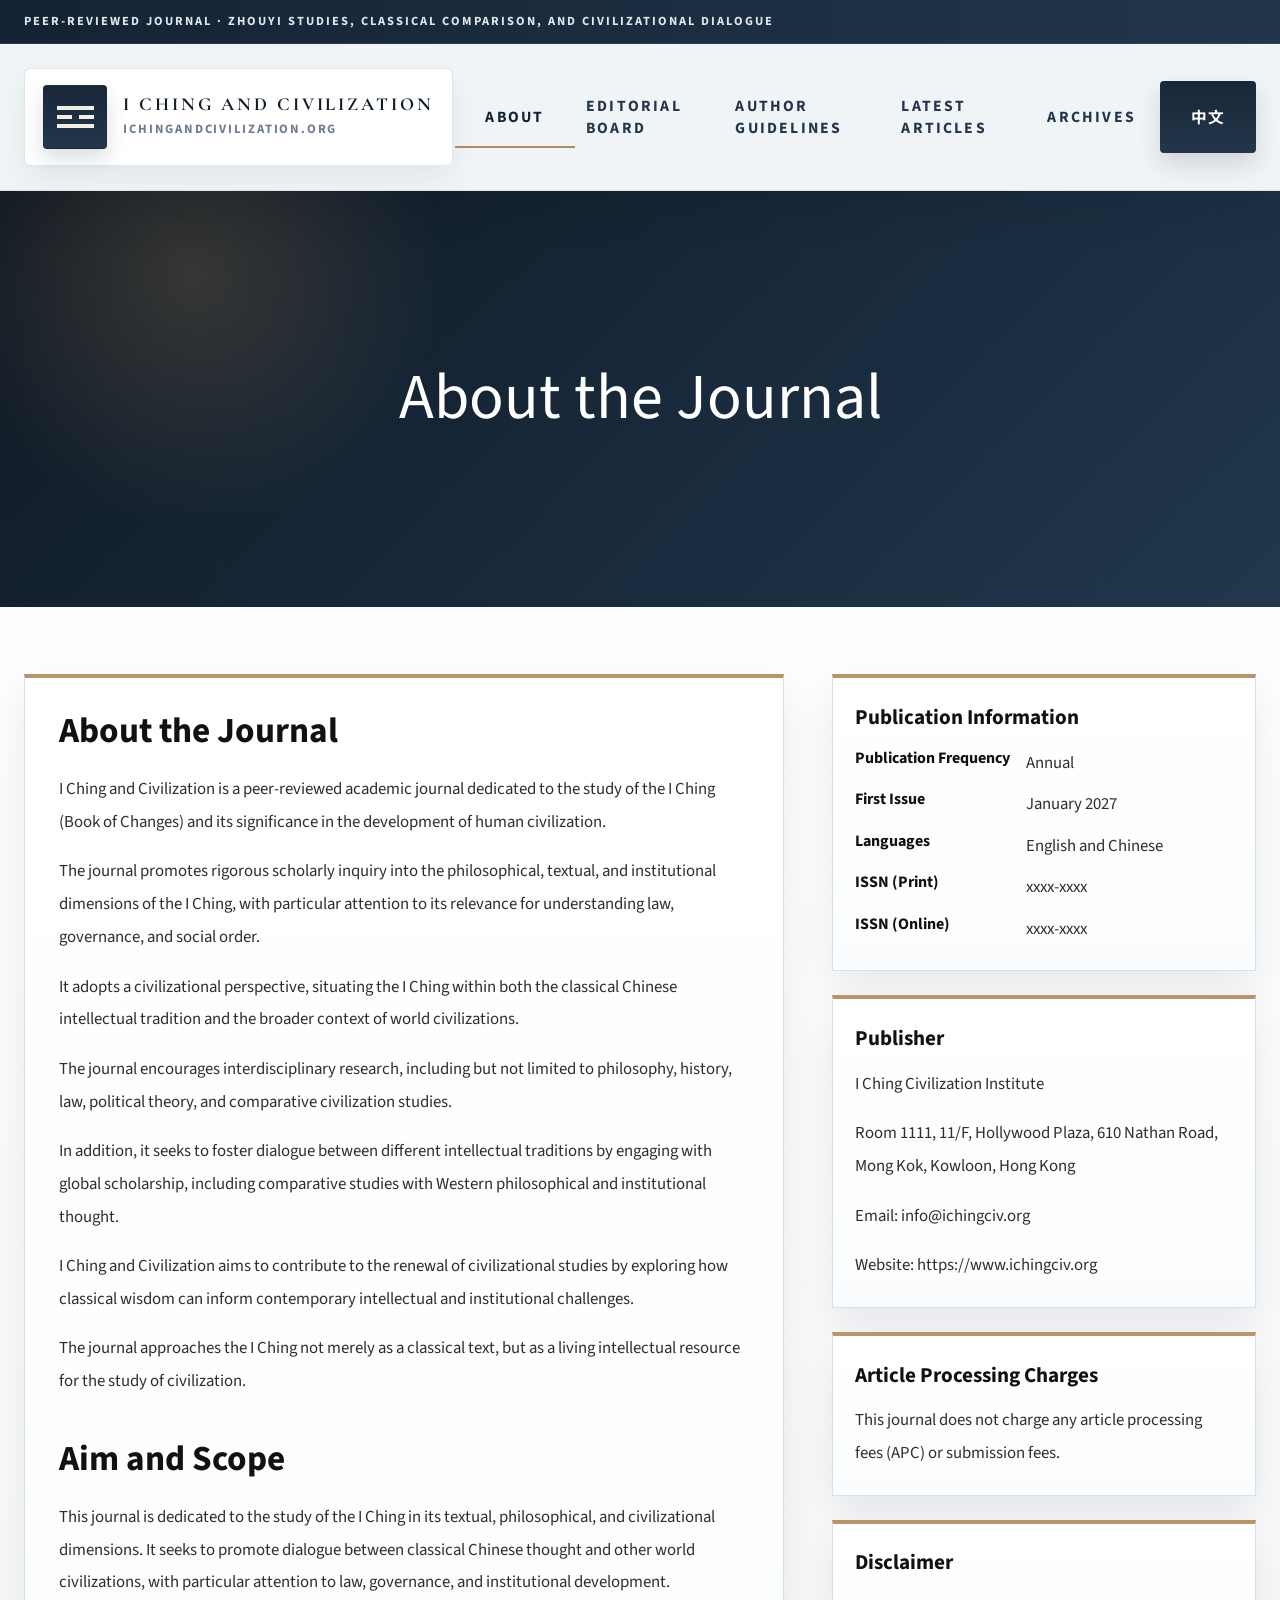
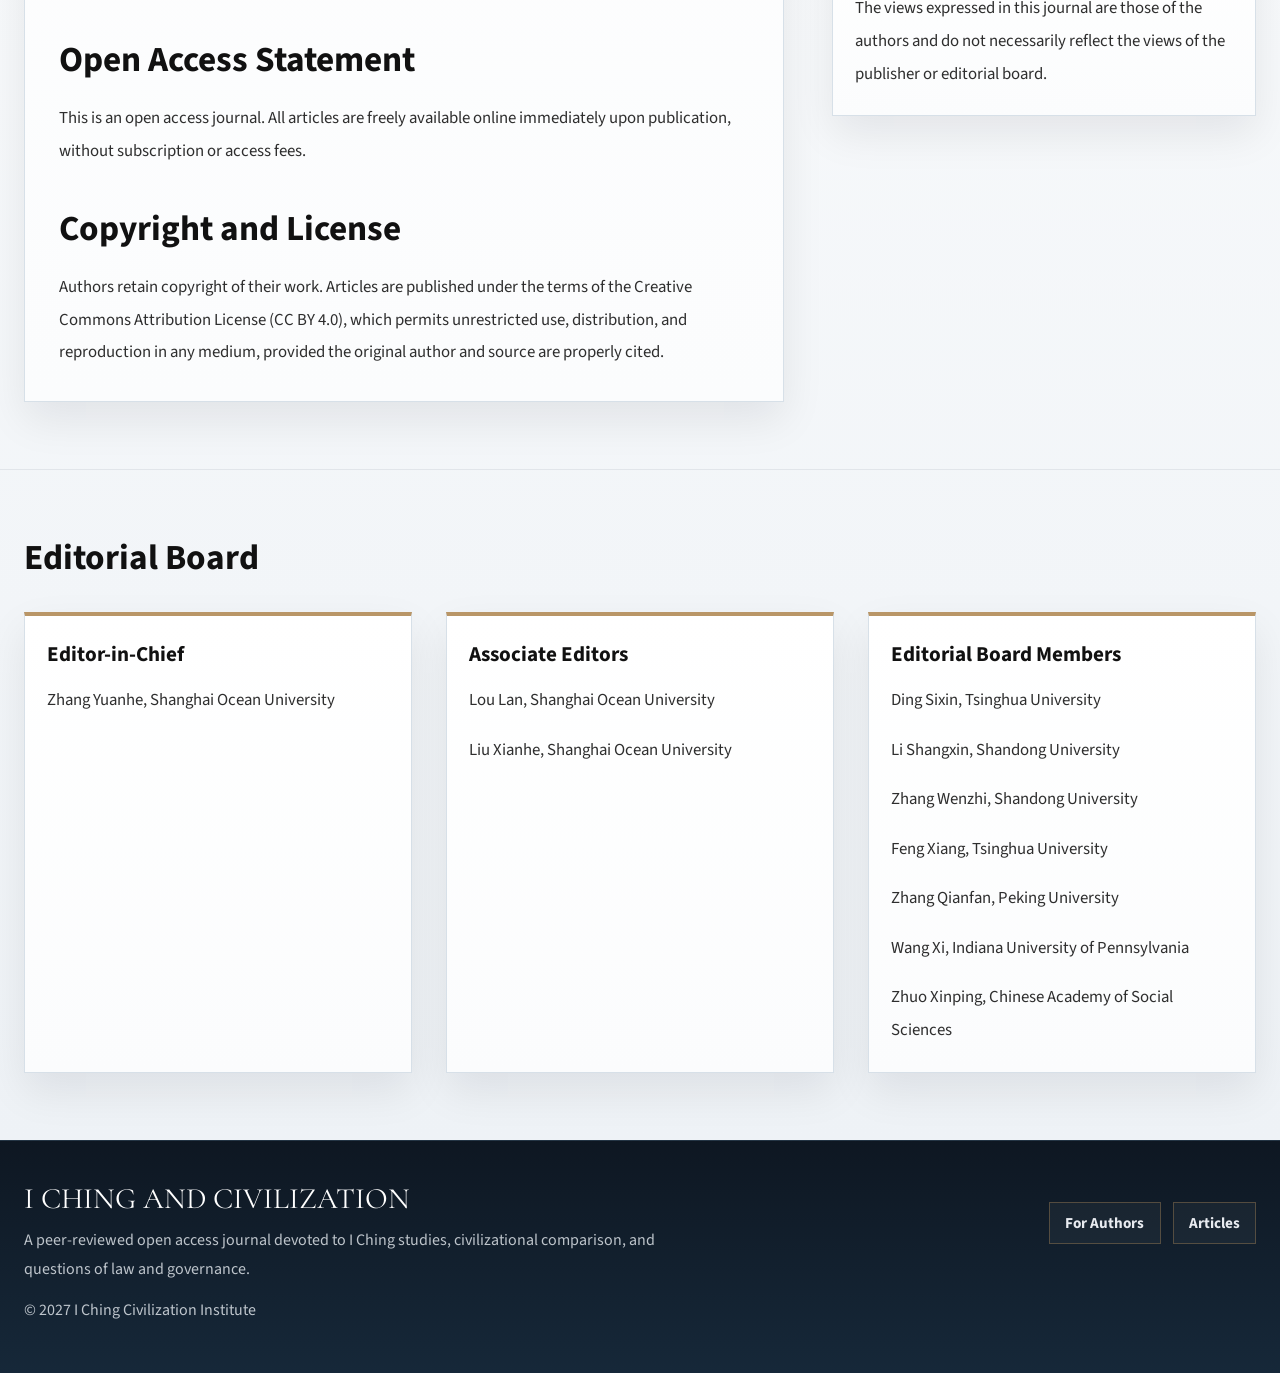
==== index.html @ 64e494d4 "change all" ====
<!DOCTYPE html>
<html lang="en">
  <head>
    <meta charset="UTF-8" />
    <meta name="viewport" content="width=device-width, initial-scale=1.0" />
    <title>期刊简介 | 易經與文明</title>
    <meta
      name="description"
      content="《易經與文明》期刊首页，介绍本刊宗旨、研究范围、出版信息、开放获取政策与编辑委员会。"
    />
    <link rel="preconnect" href="https://fonts.googleapis.com" />
    <link rel="preconnect" href="https://fonts.gstatic.com" crossorigin />
    <script>
      try {
        const lang = localStorage.getItem("iching_civilization_lang");
        document.documentElement.dataset.preferredLang =
          lang === "zh" || lang === "en" ? lang : "en";
      } catch {
        document.documentElement.dataset.preferredLang = "en";
      }
    </script>
    <link
      href="https://fonts.googleapis.com/css2?family=Cormorant+Garamond:wght@500;600;700&family=Noto+Sans+SC:wght@400;500;700&family=Noto+Serif+SC:wght@500;600;700&family=Source+Sans+3:wght@400;500;600;700&display=swap"
      rel="stylesheet"
    />
    <link rel="stylesheet" href="site.css?v=20260416-5" />
  </head>
  <body
    data-title-zh="期刊简介 | 易經與文明"
    data-title-en="About the Journal | I CHING AND CIVILIZATION"
  >
    <header class="site-header">
      <div class="topline">
        <div class="container">
          <span class="lang-zh">同行評審學術期刊 · 周易研究、經典互證與文明比較</span>
          <span class="lang-en">Peer-reviewed journal · Zhouyi studies, classical comparison, and civilizational dialogue</span>
        </div>
      </div>
      <div class="container nav-wrap">
        <a class="brand" href="index.html" aria-label="Journal Home">
          <span class="brand-mark" aria-hidden="true">
            <span></span>
            <span class="broken"></span>
            <span></span>
          </span>
          <span class="brand-copy">
            <span class="brand-title lang-zh">易經與文明</span>
            <span class="brand-title lang-en">I CHING AND CIVILIZATION</span>
            <span class="brand-domain">ichingandcivilization.org</span>
          </span>
        </a>

        <div class="nav-panel" id="nav-panel">
          <nav class="nav-links" aria-label="Journal Navigation">
            <a class="is-current" href="index.html">
              <span class="lang-zh">期刊简介</span>
              <span class="lang-en">About</span>
            </a>
            <a href="editorial-board.html">
              <span class="lang-zh">编辑委员会</span>
              <span class="lang-en">Editorial Board</span>
            </a>
            <a href="author-guidelines.html">
              <span class="lang-zh">作者指南</span>
              <span class="lang-en">Author Guidelines</span>
            </a>
            <a href="latest-articles.html">
              <span class="lang-zh">最新文章</span>
              <span class="lang-en">Latest Articles</span>
            </a>
            <a href="archives.html">
              <span class="lang-zh">过刊浏览</span>
              <span class="lang-en">Archives</span>
            </a>
          </nav>
          <div class="header-actions">
            <button class="lang-switch" id="lang-switch" type="button">中文</button>
          </div>
        </div>
      </div>
    </header>

    <main class="page-main">
      <section class="journal-hero">
        <div class="container journal-hero-inner">
          <h1 class="journal-hero-title">
            <span class="lang-zh">期刊简介</span>
            <span class="lang-en">About the Journal</span>
          </h1>
        </div>
      </section>

      <section class="journal-section">
        <div class="container simple-layout">
          <article class="journal-article">
            <h2>
              <span class="lang-zh">期刊简介</span>
              <span class="lang-en">About the Journal</span>
            </h2>
            <p>
              <span class="lang-zh">《易经与文明》是一份同行评议学术期刊，致力于研究《周易》及其在文明发展中的思想意义。</span>
              <span class="lang-en">I Ching and Civilization is a peer-reviewed academic journal dedicated to the study of the I Ching (Book of Changes) and its significance in the development of human civilization.</span>
            </p>
            <p>
              <span class="lang-zh">本刊关注《周易》的哲学、文本与制度维度，尤其重视其在法律、治理与社会秩序中的理论价值。</span>
              <span class="lang-en">The journal promotes rigorous scholarly inquiry into the philosophical, textual, and institutional dimensions of the I Ching, with particular attention to its relevance for understanding law, governance, and social order.</span>
            </p>
            <p>
              <span class="lang-zh">期刊以“文明研究”为方法，将《周易》置于中国传统思想体系与世界文明视野之中加以考察。</span>
              <span class="lang-en">It adopts a civilizational perspective, situating the I Ching within both the classical Chinese intellectual tradition and the broader context of world civilizations.</span>
            </p>
            <p>
              <span class="lang-zh">本刊鼓励跨学科研究，包括哲学、历史、法学、政治理论及文明比较研究等领域。</span>
              <span class="lang-en">The journal encourages interdisciplinary research, including but not limited to philosophy, history, law, political theory, and comparative civilization studies.</span>
            </p>
            <p>
              <span class="lang-zh">同时，期刊重视与国际学界的对话，推动《周易》与西方思想传统之间的比较研究与理论交流。</span>
              <span class="lang-en">In addition, it seeks to foster dialogue between different intellectual traditions by engaging with global scholarship, including comparative studies with Western philosophical and institutional thought.</span>
            </p>
            <p>
              <span class="lang-zh">本刊旨在通过对经典思想的深入研究，推动文明研究的深化，并探索其对当代制度与思想问题的启示。</span>
              <span class="lang-en">I Ching and Civilization aims to contribute to the renewal of civilizational studies by exploring how classical wisdom can inform contemporary intellectual and institutional challenges.</span>
            </p>
            <p>
              <span class="lang-zh">本刊将《周易》不仅视为一部经典文本，也视为理解文明问题的活的思想资源。</span>
              <span class="lang-en">The journal approaches the I Ching not merely as a classical text, but as a living intellectual resource for the study of civilization.</span>
            </p>

            <h2>
              <span class="lang-zh">办刊宗旨与范围</span>
              <span class="lang-en">Aim and Scope</span>
            </h2>
            <p>
              <span class="lang-zh">本刊致力于从文本、哲学与文明维度研究《周易》，推动中国古典思想与其他世界文明之间的学术对话，特别关注法律、治理与制度发展问题。</span>
              <span class="lang-en">This journal is dedicated to the study of the I Ching in its textual, philosophical, and civilizational dimensions. It seeks to promote dialogue between classical Chinese thought and other world civilizations, with particular attention to law, governance, and institutional development.</span>
            </p>

            <h2>
              <span class="lang-zh">开放获取声明</span>
              <span class="lang-en">Open Access Statement</span>
            </h2>
            <p>
              <span class="lang-zh">本刊为开放获取期刊。所有文章一经发表即在网络上免费公开，读者无需订阅或支付任何费用即可获取全文。</span>
              <span class="lang-en">This is an open access journal. All articles are freely available online immediately upon publication, without subscription or access fees.</span>
            </p>

            <h2>
              <span class="lang-zh">版权与许可</span>
              <span class="lang-en">Copyright and License</span>
            </h2>
            <p>
              <span class="lang-zh">作者保留其作品的版权。文章按照“知识共享署名许可协议（CC BY 4.0）”发布，允许在注明作者及来源的前提下，对作品进行自由使用、传播与再创作。</span>
              <span class="lang-en">Authors retain copyright of their work. Articles are published under the terms of the Creative Commons Attribution License (CC BY 4.0), which permits unrestricted use, distribution, and reproduction in any medium, provided the original author and source are properly cited.</span>
            </p>
          </article>

          <aside class="journal-sidebar">
            <section class="journal-panel">
              <h3>
                <span class="lang-zh">出版信息</span>
                <span class="lang-en">Publication Information</span>
              </h3>
              <dl class="journal-meta-list">
                <dt><span class="lang-zh">出版频率</span><span class="lang-en">Publication Frequency</span></dt>
                <dd><span class="lang-zh">年刊</span><span class="lang-en">Annual</span></dd>
                <dt><span class="lang-zh">创刊时间</span><span class="lang-en">First Issue</span></dt>
                <dd><span class="lang-zh">2027年1月</span><span class="lang-en">January 2027</span></dd>
                <dt><span class="lang-zh">语言</span><span class="lang-en">Languages</span></dt>
                <dd><span class="lang-zh">英文与中文</span><span class="lang-en">English and Chinese</span></dd>
                <dt><span class="lang-zh">国际标准连续出版物号（印刷版）</span><span class="lang-en">ISSN (Print)</span></dt>
                <dd>xxxx-xxxx</dd>
                <dt><span class="lang-zh">国际标准连续出版物号（网络版）</span><span class="lang-en">ISSN (Online)</span></dt>
                <dd>xxxx-xxxx</dd>
              </dl>
            </section>

            <section class="journal-panel">
              <h3>
                <span class="lang-zh">出版者</span>
                <span class="lang-en">Publisher</span>
              </h3>
              <p>
                <span class="lang-zh">易经文明研究院</span>
                <span class="lang-en">I Ching Civilization Institute</span>
              </p>
              <p>
                <span class="lang-zh">香港九龙旺角弥敦道610号荷李活商业中心11楼1111室</span>
                <span class="lang-en">Room 1111, 11/F, Hollywood Plaza, 610 Nathan Road, Mong Kok, Kowloon, Hong Kong</span>
              </p>
              <p>
                <span class="lang-zh">电子邮箱：</span>
                <span class="lang-en">Email: </span>
                <a href="mailto:info@ichingciv.org">info@ichingciv.org</a>
              </p>
              <p>
                <span class="lang-zh">网站：</span>
                <span class="lang-en">Website: </span>
                <a href="https://www.ichingciv.org" target="_blank" rel="noreferrer">https://www.ichingciv.org</a>
              </p>
            </section>

            <section class="journal-panel">
              <h3>
                <span class="lang-zh">版面费与投稿费</span>
                <span class="lang-en">Article Processing Charges</span>
              </h3>
              <p>
                <span class="lang-zh">本刊不收取任何文章处理费用（APC）或投稿费用。</span>
                <span class="lang-en">This journal does not charge any article processing fees (APC) or submission fees.</span>
              </p>
            </section>

            <section class="journal-panel">
              <h3>
                <span class="lang-zh">免责声明</span>
                <span class="lang-en">Disclaimer</span>
              </h3>
              <p>
                <span class="lang-zh">本刊所发表文章的观点仅代表作者个人立场，并不代表出版机构或编委会的观点。</span>
                <span class="lang-en">The views expressed in this journal are those of the authors and do not necessarily reflect the views of the publisher or editorial board.</span>
              </p>
            </section>
          </aside>
        </div>
      </section>

      <section class="journal-section">
        <div class="container">
          <div class="simple-section-head">
            <h2 class="simple-section-title">
              <span class="lang-zh">编辑委员会</span>
              <span class="lang-en">Editorial Board</span>
            </h2>
          </div>
          <div class="board-simple">
            <section class="board-group">
              <h3>
                <span class="lang-zh">主编</span>
                <span class="lang-en">Editor-in-Chief</span>
              </h3>
              <ul>
                <li>
                  <span class="lang-zh">張遠和，上海海洋大学</span>
                  <span class="lang-en">Zhang Yuanhe, Shanghai Ocean University</span>
                </li>
              </ul>
            </section>

            <section class="board-group">
              <h3>
                <span class="lang-zh">副主编</span>
                <span class="lang-en">Associate Editors</span>
              </h3>
              <ul>
                <li>
                  <span class="lang-zh">樓蘭，上海海洋大学</span>
                  <span class="lang-en">Lou Lan, Shanghai Ocean University</span>
                </li>
                <li>
                  <span class="lang-zh">劉現合，上海海洋大学</span>
                  <span class="lang-en">Liu Xianhe, Shanghai Ocean University</span>
                </li>
              </ul>
            </section>

            <section class="board-group">
              <h3>
                <span class="lang-zh">编委</span>
                <span class="lang-en">Editorial Board Members</span>
              </h3>
              <ul>
                <li>
                  <span class="lang-zh">丁四新，清华大学</span>
                  <span class="lang-en">Ding Sixin, Tsinghua University</span>
                </li>
                <li>
                  <span class="lang-zh">李尚信，山东大学</span>
                  <span class="lang-en">Li Shangxin, Shandong University</span>
                </li>
                <li>
                  <span class="lang-zh">張文智，山东大学</span>
                  <span class="lang-en">Zhang Wenzhi, Shandong University</span>
                </li>
                <li>
                  <span class="lang-zh">馮象，清华大学</span>
                  <span class="lang-en">Feng Xiang, Tsinghua University</span>
                </li>
                <li>
                  <span class="lang-zh">張千帆，北京大学</span>
                  <span class="lang-en">Zhang Qianfan, Peking University</span>
                </li>
                <li>
                  <span class="lang-zh">王希，印第安纳宾夕法尼亚大学</span>
                  <span class="lang-en">Wang Xi, Indiana University of Pennsylvania</span>
                </li>
                <li>
                  <span class="lang-zh">卓新平，中国社会科学院</span>
                  <span class="lang-en">Zhuo Xinping, Chinese Academy of Social Sciences</span>
                </li>
              </ul>
            </section>
          </div>
        </div>
      </section>
    </main>

    <footer class="footer">
      <div class="container footer-grid">
        <div class="footer-copy">
          <div class="footer-title lang-zh">易經與文明</div>
          <div class="footer-title lang-en">I CHING AND CIVILIZATION</div>
          <p class="lang-zh">开放获取同行评议学术期刊，关注《周易》研究、文明比较以及法律与治理问题。</p>
          <p class="lang-en">A peer-reviewed open access journal devoted to I Ching studies, civilizational comparison, and questions of law and governance.</p>
          <p class="lang-zh">© 2027 易经文明研究院</p>
          <p class="lang-en">© 2027 I Ching Civilization Institute</p>
        </div>
        <div class="footer-links">
          <a class="pill-link" href="author-guidelines.html">
            <span class="lang-zh">作者指南</span>
            <span class="lang-en">For Authors</span>
          </a>
          <a class="pill-link" href="latest-articles.html">
            <span class="lang-zh">最新文章</span>
            <span class="lang-en">Articles</span>
          </a>
        </div>
      </div>
    </footer>

    <script src="site.js?v=20260416-5"></script>
  </body>
</html>
---- site.css ----
:root {
  color-scheme: light;
  --bg: #eef2f6;
  --surface: #ffffff;
  --surface-alt: #f5f7fa;
  --surface-soft: #fafbfd;
  --navy: #111c28;
  --navy-soft: #1a2a3b;
  --ink: #162537;
  --copy: #435162;
  --muted: #6d7c8e;
  --accent: #b28c58;
  --accent-strong: #8c6939;
  --line: #d7e0e8;
  --line-strong: #c4ced8;
  --shadow: 0 34px 70px rgba(10, 18, 28, 0.12);
  --shadow-soft: 0 18px 40px rgba(10, 18, 28, 0.08);
  --font-serif: "Cormorant Garamond", "Noto Serif SC", serif;
  --font-copy: "Source Sans 3", "Noto Sans SC", sans-serif;
}

* {
  box-sizing: border-box;
}

html {
  scroll-behavior: smooth;
}

body {
  margin: 0;
  font-family: var(--font-copy);
  color: var(--copy);
  background: linear-gradient(180deg, #edf2f6 0%, #ffffff 22rem, #eef3f6 100%);
}

html[data-preferred-lang="zh"] .lang-en,
body[data-lang="zh"] .lang-en,
html[data-preferred-lang="en"] .lang-zh,
body[data-lang="en"] .lang-zh {
  display: none !important;
}

a {
  color: inherit;
  text-decoration: none;
}

button,
input,
select,
textarea {
  font: inherit;
}

img,
svg {
  max-width: 100%;
  display: block;
}

.container {
  width: min(1280px, calc(100% - 3rem));
  margin: 0 auto;
}

.site-header {
  position: sticky;
  top: 0;
  z-index: 50;
  border-bottom: 1px solid rgba(22, 35, 51, 0.1);
  background: rgba(255, 255, 255, 0.98);
  backdrop-filter: blur(20px);
  box-shadow: 0 12px 30px rgba(10, 18, 28, 0.07);
}

.topline {
  background:
    linear-gradient(90deg, var(--navy) 0%, var(--navy-soft) 100%);
  color: rgba(255, 249, 239, 0.9);
  border-bottom: 1px solid rgba(255, 255, 255, 0.08);
  font-size: 0.76rem;
  font-weight: 600;
  letter-spacing: 0.16em;
  text-transform: uppercase;
}

.topline .container {
  padding: 0.78rem 0;
}

.nav-wrap {
  min-height: 6.35rem;
  display: flex;
  align-items: center;
  justify-content: space-between;
  gap: 1.75rem;
}

.brand {
  display: inline-flex;
  align-items: center;
  gap: 1rem;
  min-width: 0;
}

.brand-mark {
  width: 3.4rem;
  height: 3.4rem;
  display: grid;
  align-content: center;
  gap: 0.3rem;
  padding: 0.72rem;
  border-radius: 0.14rem;
  background:
    linear-gradient(145deg, var(--navy) 0%, #243649 100%);
  box-shadow: 0 14px 30px rgba(14, 24, 35, 0.18);
}

.brand-mark span {
  display: block;
  height: 0.22rem;
  background: rgba(255, 248, 235, 0.95);
}

.brand-mark .broken {
  position: relative;
  background: transparent;
}

.brand-mark .broken::before,
.brand-mark .broken::after {
  content: "";
  position: absolute;
  top: 0;
  width: 40%;
  height: 100%;
  background: rgba(255, 248, 235, 0.95);
}

.brand-mark .broken::after {
  right: 0;
}

.brand-copy {
  min-width: 0;
}

.brand-title {
  display: block;
  color: var(--navy);
  line-height: 0.96;
}

.brand-title.lang-zh {
  font-family: var(--font-serif);
  font-size: clamp(1.36rem, 1.9vw, 1.92rem);
  font-weight: 700;
  letter-spacing: 0.15em;
}

.brand-title.lang-en {
  margin-top: 0.18rem;
  font-size: clamp(0.88rem, 1vw, 1.05rem);
  font-weight: 700;
  letter-spacing: 0.2em;
  text-transform: uppercase;
}

.brand-domain {
  display: block;
  margin-top: 0.34rem;
  color: var(--muted);
  font-size: 0.78rem;
  font-weight: 600;
  letter-spacing: 0.14em;
  text-transform: uppercase;
}

.nav-panel {
  display: flex;
  align-items: center;
  gap: 1.2rem;
}

.nav-links {
  display: flex;
  align-items: center;
  gap: 1.6rem;
}

.nav-links a {
  position: relative;
  display: inline-flex;
  align-items: center;
  min-height: 2.4rem;
  padding: 0.25rem 0;
  color: var(--ink);
  font-size: 0.84rem;
  font-weight: 700;
  letter-spacing: 0.16em;
  text-transform: uppercase;
}

.nav-links a::after {
  content: "";
  position: absolute;
  left: 0;
  right: 0;
  bottom: -1.22rem;
  height: 2px;
  background: var(--accent);
  transform: scaleX(0);
  transform-origin: left;
  transition: transform 0.22s ease;
}

.nav-links a:hover::after,
.nav-links a:focus-visible::after,
.nav-links a.is-current::after {
  transform: scaleX(1);
}

.nav-links a:hover,
.nav-links a:focus-visible,
.nav-links a.is-current {
  color: var(--navy);
}

.lang-switch,
.menu-toggle,
.button,
.pill-link {
  transition:
    transform 0.2s ease,
    background-color 0.2s ease,
    color 0.2s ease,
    border-color 0.2s ease,
    box-shadow 0.2s ease;
}

.lang-switch,
.menu-toggle {
  display: inline-flex;
  align-items: center;
  justify-content: center;
  min-width: 3.2rem;
  min-height: 2.65rem;
  padding: 0 0.95rem;
  border: 1px solid transparent;
  border-radius: 0.14rem;
  background: var(--navy);
  color: #f7f3eb;
  cursor: pointer;
  font-size: 0.82rem;
  font-weight: 700;
  letter-spacing: 0.14em;
  text-transform: uppercase;
}

.button {
  display: inline-flex;
  align-items: center;
  justify-content: center;
  min-height: 3.15rem;
  padding: 0.9rem 1.35rem;
  border: 1px solid var(--navy);
  border-radius: 0.14rem;
  background: var(--navy);
  color: #f9f6f0;
  cursor: pointer;
  font-size: 0.82rem;
  font-weight: 700;
  letter-spacing: 0.14em;
  text-transform: uppercase;
  box-shadow: 0 12px 26px rgba(10, 18, 28, 0.14);
}

.button.secondary {
  background: transparent;
  color: #f9f6f0;
  border-color: rgba(255, 255, 255, 0.32);
  box-shadow: none;
}

.lang-switch:hover,
.menu-toggle:hover,
.button:hover,
.pill-link:hover {
  transform: translateY(-1px);
}

.menu-toggle {
  display: none;
}

.page-main {
  padding-bottom: 0;
}

.page-hero {
  position: relative;
  overflow: hidden;
  padding: 5.8rem 0 5rem;
  background:
    radial-gradient(circle at 12% 16%, rgba(178, 139, 87, 0.26), transparent 26%),
    radial-gradient(circle at 85% 28%, rgba(255, 255, 255, 0.08), transparent 22%),
    linear-gradient(135deg, #111b27 0%, #18293b 52%, #23384d 100%);
}

.page-hero::before {
  content: "";
  position: absolute;
  inset: 0;
  background:
    linear-gradient(90deg, rgba(255, 255, 255, 0.035) 0, rgba(255, 255, 255, 0.035) 1px, transparent 1px, transparent 100%);
  background-size: 120px 100%;
  opacity: 0.18;
  pointer-events: none;
}

.page-hero .container {
  position: relative;
  z-index: 1;
}

.breadcrumb {
  display: inline-flex;
  align-items: center;
  gap: 0.55rem;
  margin-bottom: 1.35rem;
  color: rgba(245, 248, 252, 0.72);
  font-size: 0.78rem;
  font-weight: 700;
  letter-spacing: 0.14em;
  text-transform: uppercase;
}

.breadcrumb a:hover {
  color: #ffffff;
}

.breadcrumb span[aria-hidden="true"] {
  opacity: 0.55;
}

.page-kicker,
.section-tag,
.mini-label,
.article-meta,
.issue-meta,
.role-meta,
.stat-label {
  display: inline-flex;
  align-items: center;
  gap: 0.75rem;
  color: var(--accent);
  font-size: 0.74rem;
  font-weight: 700;
  letter-spacing: 0.18em;
  text-transform: uppercase;
}

.page-kicker::before,
.section-tag::before {
  content: "";
  width: 3.15rem;
  height: 2px;
  background: currentColor;
}

.hero-grid,
.split-layout,
.article-layout,
.archive-layout {
  display: grid;
  grid-template-columns: minmax(0, 1.28fr) minmax(360px, 0.72fr);
  gap: 1.8rem;
  align-items: start;
}

.hero-copy,
.hero-aside,
.content-card,
.issue-panel,
.article-card,
.issue-card,
.board-card,
.callout-card,
.guideline-card,
.submission-panel,
.timeline-card,
.archive-panel {
  border: 1px solid var(--line);
  border-top: 5px solid rgba(178, 139, 87, 0.88);
  border-radius: 0.14rem;
  background: var(--surface);
  box-shadow: var(--shadow-soft);
}

.hero-copy {
  padding: 2.25rem 2.35rem;
  border-color: rgba(255, 255, 255, 0.18);
  border-top-color: var(--accent);
  background: linear-gradient(180deg, rgba(255, 255, 255, 0.1), rgba(255, 255, 255, 0.04));
  color: #edf3f8;
  box-shadow: 0 24px 56px rgba(8, 14, 22, 0.16);
  backdrop-filter: blur(8px);
}

.hero-copy .page-kicker {
  color: rgba(234, 194, 140, 0.92);
}

.page-title {
  margin: 0.72rem 0 0;
  color: #ffffff;
  font-family: var(--font-serif);
  font-size: clamp(3.6rem, 6.5vw, 5.7rem);
  line-height: 0.88;
}

.page-lead {
  max-width: 40rem;
  margin: 1rem 0 0;
  color: rgba(237, 243, 248, 0.88);
  font-size: 1.12rem;
  line-height: 1.82;
}

.lead-actions {
  display: flex;
  flex-wrap: wrap;
  gap: 0.9rem;
  margin-top: 1.6rem;
}

.hero-aside {
  overflow: hidden;
}

.issue-panel {
  padding: 1.65rem;
  background: linear-gradient(180deg, #ffffff 0%, #fbfcfd 100%);
}

.issue-cover {
  position: relative;
  min-height: 19.4rem;
  padding: 1.7rem;
  border: 1px solid rgba(255, 255, 255, 0.08);
  border-radius: 0.14rem;
  background:
    radial-gradient(circle at 70% 22%, rgba(178, 139, 87, 0.18), transparent 24%),
    linear-gradient(180deg, #101b27 0%, #1b2c3f 100%);
  color: #fff9f0;
  box-shadow: inset 0 1px 0 rgba(255, 255, 255, 0.05);
}

.issue-cover::before {
  content: "";
  position: absolute;
  inset: 1rem;
  border: 1px solid rgba(255, 255, 255, 0.14);
  pointer-events: none;
}

.cover-top {
  display: flex;
  align-items: start;
  justify-content: space-between;
  gap: 1rem;
}

.cover-title {
  margin: 1.05rem 0 0;
  font-family: var(--font-serif);
  font-size: clamp(2.15rem, 4.2vw, 3.35rem);
  line-height: 0.92;
}

.cover-subtitle {
  max-width: 18rem;
  margin-top: 0.6rem;
  color: rgba(255, 249, 240, 0.75);
  line-height: 1.65;
}

.cover-lines {
  display: grid;
  gap: 0.45rem;
  width: 5.6rem;
  margin-top: 2rem;
}

.cover-lines span {
  display: block;
  height: 0.32rem;
  background: rgba(255, 249, 240, 0.9);
}

.cover-lines .broken {
  position: relative;
  background: transparent;
}

.cover-lines .broken::before,
.cover-lines .broken::after {
  content: "";
  position: absolute;
  top: 0;
  width: 40%;
  height: 100%;
  background: rgba(255, 249, 240, 0.9);
}

.cover-lines .broken::after {
  right: 0;
}

.journal-badge {
  min-width: 3.3rem;
  min-height: 3.3rem;
  display: grid;
  place-items: center;
  padding: 0.2rem;
  border: 1px solid rgba(255, 255, 255, 0.18);
  color: rgba(255, 249, 240, 0.9);
  font-size: 0.8rem;
  font-weight: 700;
  letter-spacing: 0.14em;
  text-transform: uppercase;
}

.meta-grid,
.card-grid,
.detail-grid,
.board-grid,
.article-grid,
.archive-grid,
.timeline-grid,
.guideline-grid {
  display: grid;
  gap: 1.25rem;
}

.meta-grid {
  margin-top: 1.1rem;
  grid-template-columns: repeat(3, minmax(0, 1fr));
}

.stat-card {
  padding: 1rem;
  border: 1px solid var(--line);
  border-left: 3px solid rgba(178, 139, 87, 0.8);
  background: var(--surface-soft);
}

.stat-value {
  display: block;
  margin-top: 0.36rem;
  color: var(--navy);
  font-family: var(--font-serif);
  font-size: 1.7rem;
  line-height: 1;
}

.section {
  padding: 4.8rem 0;
}

.section.soft {
  background: linear-gradient(180deg, #f6f8fb 0%, #ffffff 100%);
  border-top: 1px solid rgba(22, 35, 51, 0.06);
  border-bottom: 1px solid rgba(22, 35, 51, 0.06);
}

.section-head {
  display: flex;
  align-items: flex-start;
  justify-content: space-between;
  gap: 1.6rem;
  margin-bottom: 2.1rem;
}

.section-title {
  margin: 0.65rem 0 0;
  color: var(--navy);
  font-family: var(--font-serif);
  font-size: clamp(2.55rem, 4.4vw, 4.25rem);
  line-height: 0.92;
}

.section-copy {
  max-width: 42rem;
  margin: 0;
  color: var(--muted);
  font-size: 1rem;
  line-height: 1.78;
}

.card-grid {
  grid-template-columns: repeat(3, minmax(0, 1fr));
}

.detail-grid,
.article-grid,
.archive-grid {
  grid-template-columns: repeat(2, minmax(0, 1fr));
}

.board-grid {
  grid-template-columns: repeat(3, minmax(0, 1fr));
}

.timeline-grid {
  grid-template-columns: repeat(3, minmax(0, 1fr));
}

.guideline-grid {
  grid-template-columns: repeat(2, minmax(0, 1fr));
}

.content-card,
.article-card,
.issue-card,
.board-card,
.callout-card,
.guideline-card,
.submission-panel,
.timeline-card,
.archive-panel {
  padding: 1.7rem;
}

.content-card h3,
.article-card h3,
.issue-card h3,
.board-card h3,
.callout-card h3,
.guideline-card h3,
.submission-panel h3,
.timeline-card h3,
.archive-panel h3,
.issue-panel h3 {
  margin: 0.8rem 0 0;
  color: var(--navy);
  font-family: var(--font-serif);
  font-size: 1.95rem;
  line-height: 1;
}

.content-card p,
.article-card p,
.issue-card p,
.board-card p,
.callout-card p,
.guideline-card p,
.submission-panel p,
.timeline-card p,
.archive-panel p,
.issue-panel p {
  margin: 0.82rem 0 0;
  line-height: 1.78;
}

.content-card,
.issue-card,
.board-card,
.guideline-card,
.timeline-card,
.article-card {
  background: linear-gradient(180deg, #ffffff 0%, #fbfcfd 100%);
}

.callout-card,
.archive-panel {
  background: linear-gradient(180deg, var(--navy) 0%, #16283a 100%);
  border-color: rgba(255, 255, 255, 0.08);
}

.callout-card h3,
.archive-panel h3,
.callout-card p,
.archive-panel p {
  color: rgba(245, 248, 252, 0.92);
}

.callout-card .section-tag,
.archive-panel .section-tag {
  color: rgba(234, 194, 140, 0.92);
}

.signal-list,
.detail-list,
.issue-list,
.case-points,
.form-notes {
  margin: 1rem 0 0;
  padding: 0;
  list-style: none;
  display: grid;
  gap: 0.8rem;
}

.signal-list li,
.detail-list li,
.issue-list li,
.case-points li,
.form-notes li {
  position: relative;
  padding-left: 1.15rem;
}

.signal-list li::before,
.detail-list li::before,
.issue-list li::before,
.case-points li::before,
.form-notes li::before {
  content: "";
  position: absolute;
  top: 0.58rem;
  left: 0;
  width: 0.42rem;
  height: 0.42rem;
  background: var(--accent);
}

.timeline-step {
  display: inline-flex;
  align-items: center;
  justify-content: center;
  min-width: 2.55rem;
  min-height: 2.2rem;
  padding: 0 0.4rem;
  background: rgba(178, 139, 87, 0.12);
  color: var(--accent-strong);
  font-size: 0.78rem;
  font-weight: 700;
  letter-spacing: 0.14em;
  text-transform: uppercase;
}

.article-card {
  position: relative;
  overflow: hidden;
}

.article-card::after {
  content: "";
  position: absolute;
  top: 0;
  right: 0;
  width: 4.6rem;
  height: 0.24rem;
  background: rgba(178, 139, 87, 0.95);
}

.article-byline,
.article-status {
  color: var(--muted);
  line-height: 1.68;
}

.article-byline {
  margin: 0.72rem 0 0;
}

.article-status {
  margin: 0 0 1rem;
  padding: 0.95rem 1rem;
  border-left: 4px solid var(--accent);
  background: #ffffff;
  box-shadow: var(--shadow-soft);
}

.article-status.is-error {
  color: #8a3528;
  border-left-color: #b65445;
}

.article-empty-card {
  grid-column: 1 / -1;
}

.article-actions,
.issue-actions,
.footer-links {
  display: flex;
  flex-wrap: wrap;
  gap: 0.75rem;
  margin-top: 1.1rem;
}

.pill-link {
  display: inline-flex;
  align-items: center;
  min-height: 2.5rem;
  padding: 0.58rem 0.95rem;
  border: 1px solid var(--line-strong);
  background: #ffffff;
  color: var(--navy);
  font-size: 0.8rem;
  font-weight: 700;
  letter-spacing: 0.12em;
  text-transform: uppercase;
  box-shadow: 0 10px 20px rgba(10, 18, 28, 0.05);
}

.pill-link:hover {
  border-color: var(--navy);
  background: var(--navy);
  color: #f8f4ec;
}

.pill-link.is-disabled {
  opacity: 0.72;
}

.submission-panel {
  position: relative;
  overflow: hidden;
  border-color: rgba(255, 255, 255, 0.08);
  background: linear-gradient(180deg, #0f1824 0%, #182839 100%);
  color: rgba(238, 243, 248, 0.9);
}

.submission-panel::before {
  content: "";
  position: absolute;
  inset: 0;
  background:
    radial-gradient(circle at top right, rgba(178, 139, 87, 0.15), transparent 28%),
    linear-gradient(90deg, rgba(255, 255, 255, 0.035) 0, rgba(255, 255, 255, 0.035) 1px, transparent 1px, transparent 100%);
  background-size: auto, 72px 100%;
  opacity: 0.22;
  pointer-events: none;
}

.submission-panel .mini-label,
.submission-panel h3,
.submission-panel p {
  position: relative;
  z-index: 1;
  color: rgba(245, 248, 252, 0.92);
}

.submission-panel .mini-label {
  color: rgba(234, 194, 140, 0.92);
}

.submission-form {
  position: relative;
  z-index: 1;
  margin-top: 1.2rem;
}

.form-grid {
  display: grid;
  grid-template-columns: repeat(2, minmax(0, 1fr));
  gap: 0.95rem;
}

.field,
.field-wide {
  display: grid;
  gap: 0.45rem;
}

.field-wide {
  grid-column: 1 / -1;
}

.field label,
.field-wide label {
  color: rgba(245, 248, 252, 0.92);
  font-size: 0.9rem;
  font-weight: 600;
}

.field input,
.field select,
.field-wide textarea,
.field-wide input {
  width: 100%;
  padding: 0.9rem 0.95rem;
  border: 1px solid rgba(255, 255, 255, 0.14);
  border-radius: 0.2rem;
  background: rgba(255, 255, 255, 0.98);
  color: var(--ink);
  box-shadow: inset 0 1px 0 rgba(255, 255, 255, 0.3);
}

.field input:focus,
.field select:focus,
.field-wide textarea:focus,
.field-wide input:focus {
  outline: 2px solid rgba(178, 139, 87, 0.45);
  outline-offset: 1px;
}

.field-wide textarea {
  min-height: 10rem;
  resize: vertical;
}

.form-foot {
  display: flex;
  align-items: center;
  justify-content: space-between;
  gap: 1rem;
  margin-top: 1rem;
}

.status-note {
  min-height: 1.5rem;
  color: rgba(245, 248, 252, 0.72);
  font-size: 0.92rem;
}

.note-strip {
  margin-top: 1.2rem;
  padding: 1rem 1.1rem;
  border-left: 4px solid rgba(234, 194, 140, 0.92);
  background: rgba(255, 255, 255, 0.1);
}

.issue-shell {
  display: grid;
  gap: 1rem;
}

.archive-year {
  display: inline-flex;
  align-items: center;
  justify-content: center;
  min-width: 4rem;
  min-height: 2.2rem;
  padding: 0 0.65rem;
  background: rgba(178, 139, 87, 0.14);
  color: var(--accent-strong);
  font-size: 0.78rem;
  font-weight: 700;
  letter-spacing: 0.12em;
  text-transform: uppercase;
}

.footer {
  padding: 3.8rem 0 4.4rem;
  background: linear-gradient(180deg, #0d1722 0%, #152738 100%);
  color: rgba(231, 237, 243, 0.78);
}

.footer-grid {
  display: flex;
  align-items: flex-start;
  justify-content: space-between;
  gap: 1.2rem;
}

.footer-copy {
  max-width: 40rem;
}

.footer-title {
  margin: 0;
  color: #ffffff;
  font-family: var(--font-serif);
  font-size: 2.15rem;
  line-height: 1;
}

.footer-copy p {
  margin: 0.8rem 0 0;
  line-height: 1.78;
}

.footer .pill-link {
  border-color: rgba(234, 194, 140, 0.35);
  background: rgba(255, 255, 255, 0.04);
  color: rgba(245, 248, 252, 0.92);
}

.footer .pill-link:hover {
  border-color: rgba(234, 194, 140, 0.85);
  background: rgba(178, 139, 87, 0.18);
  color: #ffffff;
}

@media (max-width: 960px) {
  .nav-wrap {
    min-height: auto;
    padding: 0.9rem 0;
    align-items: start;
  }

  .menu-toggle {
    display: inline-flex;
  }

  .nav-panel {
    position: absolute;
    top: calc(100% + 0.65rem);
    left: 1rem;
    right: 1rem;
    display: none;
    flex-direction: column;
    align-items: stretch;
    gap: 0.85rem;
    padding: 1rem;
    border: 1px solid var(--line);
    border-top: 4px solid rgba(178, 139, 87, 0.8);
    border-radius: 0.24rem;
    background: rgba(255, 255, 255, 0.98);
    box-shadow: var(--shadow);
  }

  .nav-panel.open {
    display: flex;
  }

  .nav-links {
    flex-direction: column;
    align-items: flex-start;
    gap: 0.25rem;
  }

  .nav-links a {
    width: 100%;
    padding: 0.45rem 0;
  }

  .nav-links a::after {
    bottom: -0.1rem;
  }

  .hero-grid,
  .split-layout,
  .article-layout,
  .archive-layout,
  .card-grid,
  .detail-grid,
  .board-grid,
  .article-grid,
  .archive-grid,
  .timeline-grid,
  .guideline-grid,
  .meta-grid,
  .form-grid {
    grid-template-columns: 1fr;
  }

  .section-head,
  .footer-grid,
  .form-foot {
    flex-direction: column;
    align-items: flex-start;
  }
}

@media (max-width: 640px) {
  .container {
    width: min(1220px, calc(100% - 1.4rem));
  }

  .topline {
    font-size: 0.68rem;
    letter-spacing: 0.1em;
  }

  .brand {
    gap: 0.75rem;
  }

  .brand-mark {
    width: 3rem;
    height: 3rem;
    padding: 0.6rem;
  }

  .brand-title.lang-zh {
    font-size: 1.18rem;
  }

  .brand-title.lang-en {
    font-size: 0.78rem;
  }

  .brand-domain {
    font-size: 0.68rem;
  }

  .page-hero {
    padding: 4.1rem 0 3.2rem;
  }

  .page-title {
    font-size: 2.9rem;
  }

  .section-title {
    font-size: 2.3rem;
  }

  .content-card h3,
  .article-card h3,
  .issue-card h3,
  .board-card h3,
  .callout-card h3,
  .guideline-card h3,
  .submission-panel h3,
  .timeline-card h3,
  .archive-panel h3,
  .issue-panel h3 {
    font-size: 1.58rem;
  }
}

@media (prefers-reduced-motion: reduce) {
  html {
    scroll-behavior: auto;
  }

  .lang-switch,
  .menu-toggle,
  .button,
  .pill-link,
  .nav-links a::after {
    transition: none;
  }
}

/* 2026-04 simplified journal layout */
.site-header {
  position: sticky;
  top: 0;
  z-index: 60;
  border-bottom: 1px solid rgba(18, 29, 43, 0.08);
  background: rgba(239, 243, 247, 0.92);
  box-shadow: 0 18px 40px rgba(9, 18, 29, 0.08);
  backdrop-filter: blur(18px);
}

.topline {
  display: block;
  background: linear-gradient(90deg, #142334 0%, #22364b 100%);
  color: rgba(241, 245, 249, 0.92);
  border-bottom: 1px solid rgba(255, 255, 255, 0.08);
  font-size: 0.78rem;
  font-weight: 700;
  letter-spacing: 0.16em;
  text-transform: uppercase;
}

.nav-wrap {
  min-height: 0;
  display: grid;
  grid-template-columns: auto minmax(0, 1fr);
  align-items: center;
  gap: 2rem;
  padding: 1.5rem 0;
}

.brand {
  flex: 0 0 auto;
  justify-content: flex-start;
  padding: 1rem 1.15rem;
  border: 1px solid rgba(21, 34, 49, 0.12);
  border-radius: 0.4rem;
  background: #ffffff;
  box-shadow: 0 12px 28px rgba(10, 18, 28, 0.06);
}

.brand-copy {
  text-align: left;
}

.brand-title.lang-zh,
.brand-title.lang-en {
  margin-top: 0;
  font-family: var(--font-serif);
  font-weight: 700;
  text-transform: uppercase;
}

.brand-title.lang-zh {
  font-size: clamp(1.35rem, 1.7vw, 1.75rem);
  letter-spacing: 0.12em;
}

.brand-title.lang-en {
  font-size: clamp(1.15rem, 1.4vw, 1.55rem);
  letter-spacing: 0.16em;
}

.brand-mark {
  display: grid;
  align-content: center;
  gap: 0.34rem;
  width: 4rem;
  height: 4rem;
  padding: 0.8rem;
  border: 1px solid rgba(18, 29, 43, 0.12);
  border-radius: 0.25rem;
  background: linear-gradient(180deg, #182738 0%, #24364b 100%);
  box-shadow: 0 10px 20px rgba(10, 18, 28, 0.14);
}

.brand-mark span {
  height: 0.24rem;
  background: rgba(255, 249, 239, 0.95);
}

.brand-mark .broken::before,
.brand-mark .broken::after {
  background: rgba(255, 249, 239, 0.95);
}

.brand-domain {
  display: block;
  margin-top: 0.45rem;
  color: #6d7d8f;
  font-size: 0.8rem;
  font-weight: 700;
  letter-spacing: 0.14em;
  text-transform: uppercase;
}

.nav-panel {
  flex: 1 1 auto;
  display: grid;
  grid-template-columns: minmax(0, 1fr) auto;
  align-items: center;
  gap: 1.5rem;
  padding: 0;
  border: none;
  background: transparent;
}

.nav-links {
  flex: 1;
  justify-content: center;
  gap: 2.6rem;
}

.nav-links a {
  min-height: auto;
  padding: 0.85rem 0;
  color: #22354a;
  font-size: 0.98rem;
  font-weight: 700;
  letter-spacing: 0.14em;
  text-transform: uppercase;
}

.nav-links a:hover,
.nav-links a:focus-visible,
.nav-links a.is-current {
  color: #142334;
}

.nav-links a:hover::after,
.nav-links a:focus-visible::after,
.nav-links a.is-current::after {
  transform: translateX(-50%) scaleX(1);
}

.nav-links a::after {
  left: 50%;
  right: auto;
  bottom: -0.4rem;
  width: 7.5rem;
  transform: translateX(-50%) scaleX(0);
  transform-origin: center;
  background: var(--accent);
}

.header-actions {
  display: flex;
  align-items: center;
  justify-content: flex-end;
}

.lang-switch {
  display: inline-flex;
  align-items: center;
  justify-content: center;
  min-width: 6rem;
  min-height: 4.5rem;
  padding: 0 1.4rem;
  border: none;
  border-radius: 0.25rem;
  background: linear-gradient(180deg, #182738 0%, #24364b 100%);
  color: #ffffff;
  box-shadow: 0 12px 24px rgba(10, 18, 28, 0.14);
  font-size: 0.98rem;
  font-weight: 700;
  letter-spacing: 0.06em;
  text-transform: none;
}

.lang-switch:hover {
  transform: translateY(-1px);
}

.page-main {
  background: linear-gradient(180deg, #eef2f6 0%, #ffffff 16rem, #eef2f6 100%);
}

.footer {
  padding: 2.7rem 0 3rem;
  border-top: 1px solid rgba(255, 255, 255, 0.06);
  background: linear-gradient(180deg, #0e1722 0%, #162839 100%);
  color: rgba(233, 238, 243, 0.8);
}

.footer-title {
  color: #ffffff;
  font-size: 1.85rem;
}

.footer .pill-link {
  border-color: rgba(178, 139, 87, 0.38);
  background: rgba(255, 255, 255, 0.04);
  color: rgba(245, 248, 252, 0.94);
  box-shadow: none;
  font-size: 0.95rem;
  letter-spacing: 0;
  text-transform: none;
}

.footer .pill-link:hover {
  border-color: rgba(178, 139, 87, 0.9);
  background: rgba(178, 139, 87, 0.16);
  color: #ffffff;
}

.journal-hero {
  position: relative;
  overflow: hidden;
  background:
    radial-gradient(circle at 15% 20%, rgba(178, 139, 87, 0.22), transparent 22%),
    linear-gradient(135deg, #101923 0%, #18293b 52%, #21384d 100%);
  padding: 8rem 0;
}

.journal-hero::before {
  content: "";
  position: absolute;
  inset: 0;
  background:
    linear-gradient(90deg, rgba(255, 255, 255, 0.03) 0, rgba(255, 255, 255, 0.03) 1px, transparent 1px, transparent 100%);
  background-size: 110px 100%;
  opacity: 0.18;
  pointer-events: none;
}

.journal-hero-inner {
  position: relative;
  z-index: 1;
  min-height: 10rem;
  display: flex;
  align-items: center;
  justify-content: center;
}

.journal-hero-title {
  margin: 0;
  color: #ffffff;
  font-family: var(--font-copy);
  font-size: clamp(3rem, 5vw, 4.3rem);
  font-weight: 400;
  line-height: 1.08;
  text-align: center;
}

.journal-section {
  padding: 4.2rem 0;
}

.journal-section + .journal-section {
  border-top: 1px solid rgba(22, 35, 51, 0.08);
}

.simple-layout {
  display: grid;
  grid-template-columns: minmax(0, 1.7fr) minmax(280px, 0.95fr);
  gap: 3rem;
  align-items: start;
}

.journal-article,
.journal-panel,
.board-group {
  border: 1px solid var(--line);
  border-top: 4px solid rgba(178, 139, 87, 0.9);
  background: linear-gradient(180deg, #ffffff 0%, #fbfcfd 100%);
  box-shadow: var(--shadow-soft);
}

.journal-article {
  padding: 2rem 2.15rem;
}

.journal-article h2,
.simple-section-title,
.board-group h3,
.journal-panel h3 {
  color: #111111;
}

.journal-article h2,
.simple-section-title {
  margin: 0 0 1.3rem;
  font-family: var(--font-copy);
  font-size: 2.2rem;
  font-weight: 700;
  line-height: 1.2;
}

.journal-article h2:not(:first-child) {
  margin-top: 2.5rem;
}

.journal-article p,
.journal-panel p,
.journal-meta-list dd,
.board-group li {
  margin: 0 0 1.05rem;
  color: #2e2e2e;
  font-size: 1.05rem;
  line-height: 1.95;
}

.journal-article p:last-child,
.journal-panel p:last-child {
  margin-bottom: 0;
}

.journal-sidebar {
  display: grid;
  gap: 1.5rem;
}

.journal-panel {
  padding: 1.55rem 1.4rem;
}

.journal-panel h3,
.board-group h3 {
  margin: 0 0 0.95rem;
  font-family: var(--font-copy);
  font-size: 1.32rem;
  font-weight: 700;
  line-height: 1.35;
}

.journal-meta-list {
  margin: 0;
  display: grid;
  grid-template-columns: auto 1fr;
  gap: 0.55rem 1rem;
}

.journal-meta-list dt {
  color: #111111;
  font-weight: 700;
}

.journal-meta-list dd {
  margin: 0;
}

.simple-section-head {
  margin-bottom: 2rem;
}

.board-simple {
  display: grid;
  grid-template-columns: repeat(3, minmax(0, 1fr));
  gap: 2.1rem;
}

.board-group {
  padding: 1.55rem 1.4rem;
}

.board-group ul {
  margin: 0;
  padding: 0;
  list-style: none;
}

.board-group li:last-child {
  margin-bottom: 0;
}

@media (max-width: 960px) {
  .nav-wrap {
    grid-template-columns: 1fr;
    gap: 1rem;
    padding: 1rem 0 1.15rem;
  }

  .brand {
    padding: 0.6rem 0.75rem;
  }

  .brand-copy {
    text-align: left;
  }

  .brand-title.lang-zh {
    font-size: 1.4rem;
  }

  .brand-title.lang-en {
    font-size: 1.1rem;
    letter-spacing: 0.12em;
  }

  .brand-mark {
    width: 3.2rem;
    height: 3.2rem;
    padding: 0.65rem;
  }

  .nav-panel {
    grid-template-columns: 1fr;
    align-items: stretch;
    gap: 0.85rem;
  }

  .nav-links {
    justify-content: flex-start;
    flex-wrap: wrap;
    gap: 1rem 1.5rem;
  }

  .nav-links a {
    width: auto;
    padding: 0.35rem 0;
    color: #22354a;
    text-transform: uppercase;
    letter-spacing: 0.08em;
  }

  .nav-links a::after {
    bottom: -0.3rem;
    width: 4.5rem;
  }

  .header-actions {
    justify-content: flex-start;
  }

  .lang-switch {
    min-width: 5.2rem;
    min-height: 3.8rem;
  }

  .simple-layout,
  .board-simple {
    grid-template-columns: 1fr;
  }

  .journal-hero {
    padding: 5.2rem 0;
  }
}

@media (max-width: 640px) {
  .journal-hero-title {
    font-size: 2.55rem;
  }

  .journal-article h2,
  .simple-section-title {
    font-size: 1.8rem;
  }

  .journal-article p,
  .journal-panel p,
  .journal-meta-list dd,
  .board-group li {
    font-size: 1rem;
    line-height: 1.85;
  }
}
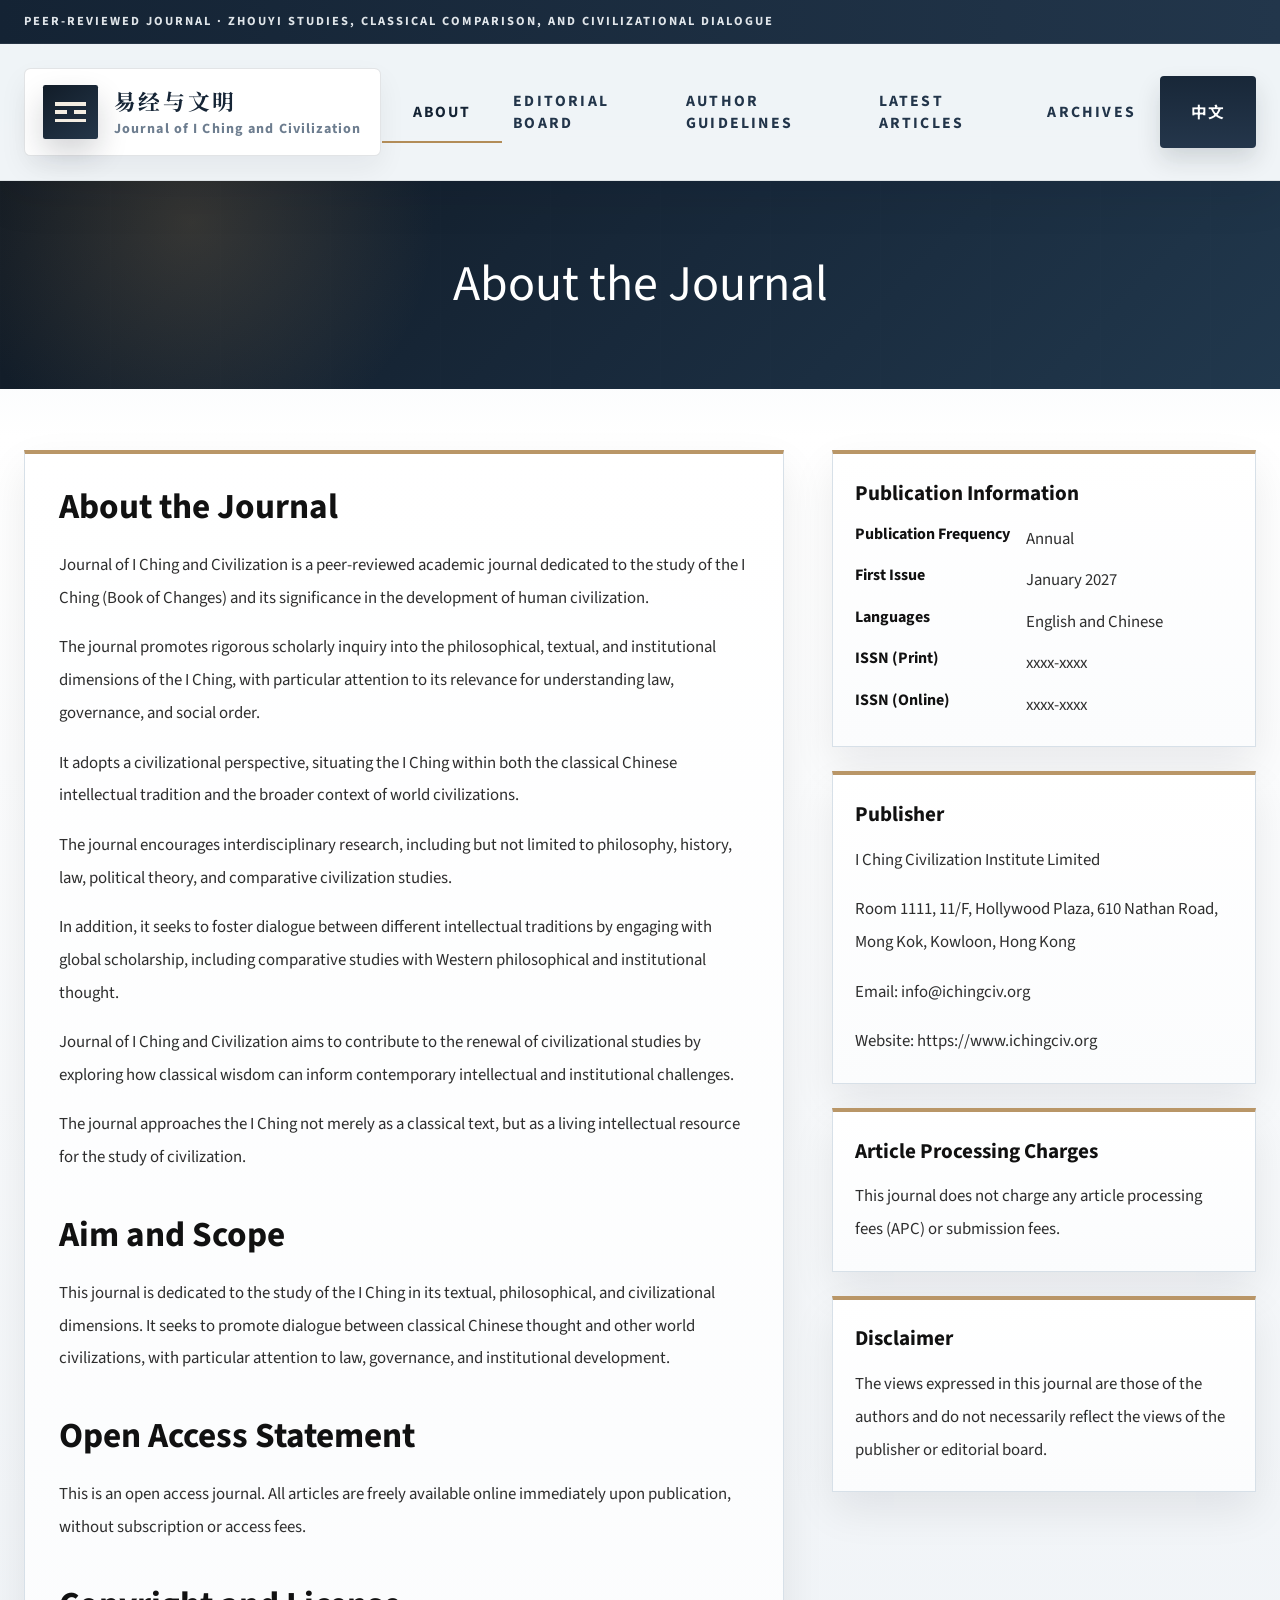
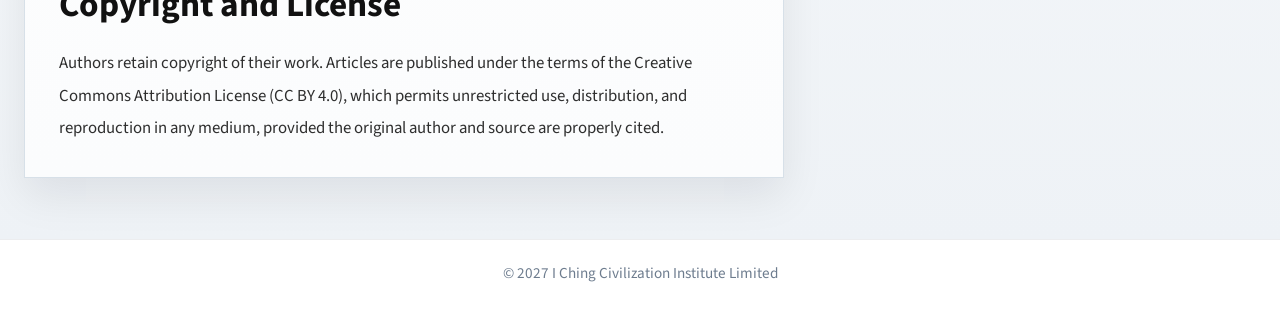
==== commit 0d9cc2a6: "change all" ====
--- a/index.html
+++ b/index.html
@@ -3,31 +3,27 @@
   <head>
     <meta charset="UTF-8" />
     <meta name="viewport" content="width=device-width, initial-scale=1.0" />
-    <title>期刊简介 | 易經與文明</title>
+    <title>About the Journal | Journal of I Ching and Civilization</title>
     <meta
       name="description"
-      content="《易經與文明》期刊首页，介绍本刊宗旨、研究范围、出版信息、开放获取政策与编辑委员会。"
+      content="《易经与文明》期刊首页，介绍本刊宗旨、研究范围、出版信息与开放获取政策。"
     />
     <link rel="preconnect" href="https://fonts.googleapis.com" />
     <link rel="preconnect" href="https://fonts.gstatic.com" crossorigin />
     <script>
-      try {
-        const lang = localStorage.getItem("iching_civilization_lang");
-        document.documentElement.dataset.preferredLang =
-          lang === "zh" || lang === "en" ? lang : "en";
-      } catch {
-        document.documentElement.dataset.preferredLang = "en";
-      }
+      const initialLang = new URLSearchParams(window.location.search).get("lang");
+      document.documentElement.dataset.preferredLang =
+        initialLang === "zh" ? "zh" : "en";
     </script>
     <link
       href="https://fonts.googleapis.com/css2?family=Cormorant+Garamond:wght@500;600;700&family=Noto+Sans+SC:wght@400;500;700&family=Noto+Serif+SC:wght@500;600;700&family=Source+Sans+3:wght@400;500;600;700&display=swap"
       rel="stylesheet"
     />
-    <link rel="stylesheet" href="site.css?v=20260416-5" />
+    <link rel="stylesheet" href="site.css?v=20260418-1" />
   </head>
   <body
-    data-title-zh="期刊简介 | 易經與文明"
-    data-title-en="About the Journal | I CHING AND CIVILIZATION"
+    data-title-zh="期刊简介 | 易经与文明"
+    data-title-en="About the Journal | Journal of I Ching and Civilization"
   >
     <header class="site-header">
       <div class="topline">
@@ -44,9 +40,8 @@
             <span></span>
           </span>
           <span class="brand-copy">
-            <span class="brand-title lang-zh">易經與文明</span>
-            <span class="brand-title lang-en">I CHING AND CIVILIZATION</span>
-            <span class="brand-domain">ichingandcivilization.org</span>
+            <span class="brand-title-fixed">易经与文明</span>
+            <span class="brand-subtitle">Journal of I Ching and Civilization</span>
           </span>
         </a>
 
@@ -99,7 +94,7 @@
             </h2>
             <p>
               <span class="lang-zh">《易经与文明》是一份同行评议学术期刊，致力于研究《周易》及其在文明发展中的思想意义。</span>
-              <span class="lang-en">I Ching and Civilization is a peer-reviewed academic journal dedicated to the study of the I Ching (Book of Changes) and its significance in the development of human civilization.</span>
+              <span class="lang-en">Journal of I Ching and Civilization is a peer-reviewed academic journal dedicated to the study of the I Ching (Book of Changes) and its significance in the development of human civilization.</span>
             </p>
             <p>
               <span class="lang-zh">本刊关注《周易》的哲学、文本与制度维度，尤其重视其在法律、治理与社会秩序中的理论价值。</span>
@@ -119,7 +114,7 @@
             </p>
             <p>
               <span class="lang-zh">本刊旨在通过对经典思想的深入研究，推动文明研究的深化，并探索其对当代制度与思想问题的启示。</span>
-              <span class="lang-en">I Ching and Civilization aims to contribute to the renewal of civilizational studies by exploring how classical wisdom can inform contemporary intellectual and institutional challenges.</span>
+              <span class="lang-en">Journal of I Ching and Civilization aims to contribute to the renewal of civilizational studies by exploring how classical wisdom can inform contemporary intellectual and institutional challenges.</span>
             </p>
             <p>
               <span class="lang-zh">本刊将《周易》不仅视为一部经典文本，也视为理解文明问题的活的思想资源。</span>
@@ -181,7 +176,7 @@
               </h3>
               <p>
                 <span class="lang-zh">易经文明研究院</span>
-                <span class="lang-en">I Ching Civilization Institute</span>
+                <span class="lang-en">I Ching Civilization Institute Limited</span>
               </p>
               <p>
                 <span class="lang-zh">香港九龙旺角弥敦道610号荷李活商业中心11楼1111室</span>
@@ -224,109 +219,17 @@
         </div>
       </section>
 
-      <section class="journal-section">
-        <div class="container">
-          <div class="simple-section-head">
-            <h2 class="simple-section-title">
-              <span class="lang-zh">编辑委员会</span>
-              <span class="lang-en">Editorial Board</span>
-            </h2>
-          </div>
-          <div class="board-simple">
-            <section class="board-group">
-              <h3>
-                <span class="lang-zh">主编</span>
-                <span class="lang-en">Editor-in-Chief</span>
-              </h3>
-              <ul>
-                <li>
-                  <span class="lang-zh">張遠和，上海海洋大学</span>
-                  <span class="lang-en">Zhang Yuanhe, Shanghai Ocean University</span>
-                </li>
-              </ul>
-            </section>
-
-            <section class="board-group">
-              <h3>
-                <span class="lang-zh">副主编</span>
-                <span class="lang-en">Associate Editors</span>
-              </h3>
-              <ul>
-                <li>
-                  <span class="lang-zh">樓蘭，上海海洋大学</span>
-                  <span class="lang-en">Lou Lan, Shanghai Ocean University</span>
-                </li>
-                <li>
-                  <span class="lang-zh">劉現合，上海海洋大学</span>
-                  <span class="lang-en">Liu Xianhe, Shanghai Ocean University</span>
-                </li>
-              </ul>
-            </section>
-
-            <section class="board-group">
-              <h3>
-                <span class="lang-zh">编委</span>
-                <span class="lang-en">Editorial Board Members</span>
-              </h3>
-              <ul>
-                <li>
-                  <span class="lang-zh">丁四新，清华大学</span>
-                  <span class="lang-en">Ding Sixin, Tsinghua University</span>
-                </li>
-                <li>
-                  <span class="lang-zh">李尚信，山东大学</span>
-                  <span class="lang-en">Li Shangxin, Shandong University</span>
-                </li>
-                <li>
-                  <span class="lang-zh">張文智，山东大学</span>
-                  <span class="lang-en">Zhang Wenzhi, Shandong University</span>
-                </li>
-                <li>
-                  <span class="lang-zh">馮象，清华大学</span>
-                  <span class="lang-en">Feng Xiang, Tsinghua University</span>
-                </li>
-                <li>
-                  <span class="lang-zh">張千帆，北京大学</span>
-                  <span class="lang-en">Zhang Qianfan, Peking University</span>
-                </li>
-                <li>
-                  <span class="lang-zh">王希，印第安纳宾夕法尼亚大学</span>
-                  <span class="lang-en">Wang Xi, Indiana University of Pennsylvania</span>
-                </li>
-                <li>
-                  <span class="lang-zh">卓新平，中国社会科学院</span>
-                  <span class="lang-en">Zhuo Xinping, Chinese Academy of Social Sciences</span>
-                </li>
-              </ul>
-            </section>
-          </div>
-        </div>
-      </section>
     </main>
 
     <footer class="footer">
-      <div class="container footer-grid">
-        <div class="footer-copy">
-          <div class="footer-title lang-zh">易經與文明</div>
-          <div class="footer-title lang-en">I CHING AND CIVILIZATION</div>
-          <p class="lang-zh">开放获取同行评议学术期刊，关注《周易》研究、文明比较以及法律与治理问题。</p>
-          <p class="lang-en">A peer-reviewed open access journal devoted to I Ching studies, civilizational comparison, and questions of law and governance.</p>
-          <p class="lang-zh">© 2027 易经文明研究院</p>
-          <p class="lang-en">© 2027 I Ching Civilization Institute</p>
-        </div>
-        <div class="footer-links">
-          <a class="pill-link" href="author-guidelines.html">
-            <span class="lang-zh">作者指南</span>
-            <span class="lang-en">For Authors</span>
-          </a>
-          <a class="pill-link" href="latest-articles.html">
-            <span class="lang-zh">最新文章</span>
-            <span class="lang-en">Articles</span>
-          </a>
-        </div>
+      <div class="container">
+        <p class="footer-line">
+          <span class="lang-zh">© 2027 易经文明研究院</span>
+          <span class="lang-en">© 2027 I Ching Civilization Institute Limited</span>
+        </p>
       </div>
     </footer>
 
-    <script src="site.js?v=20260416-5"></script>
+    <script src="site.js?v=20260418-2"></script>
   </body>
 </html>
--- a/site.css
+++ b/site.css
@@ -1172,58 +1172,27 @@
 }
 
 .brand-copy {
+  display: flex;
+  flex-direction: column;
+  gap: 0.18rem;
   text-align: left;
 }
 
-.brand-title.lang-zh,
-.brand-title.lang-en {
-  margin-top: 0;
+.brand-title-fixed {
+  margin: 0;
+  color: #162536;
   font-family: var(--font-serif);
-  font-weight: 700;
-  text-transform: uppercase;
-}
-
-.brand-title.lang-zh {
   font-size: clamp(1.35rem, 1.7vw, 1.75rem);
+  font-weight: 700;
   letter-spacing: 0.12em;
 }
 
-.brand-title.lang-en {
-  font-size: clamp(1.15rem, 1.4vw, 1.55rem);
-  letter-spacing: 0.16em;
-}
-
-.brand-mark {
-  display: grid;
-  align-content: center;
-  gap: 0.34rem;
-  width: 4rem;
-  height: 4rem;
-  padding: 0.8rem;
-  border: 1px solid rgba(18, 29, 43, 0.12);
-  border-radius: 0.25rem;
-  background: linear-gradient(180deg, #182738 0%, #24364b 100%);
-  box-shadow: 0 10px 20px rgba(10, 18, 28, 0.14);
-}
-
-.brand-mark span {
-  height: 0.24rem;
-  background: rgba(255, 249, 239, 0.95);
-}
-
-.brand-mark .broken::before,
-.brand-mark .broken::after {
-  background: rgba(255, 249, 239, 0.95);
-}
-
-.brand-domain {
-  display: block;
-  margin-top: 0.45rem;
+.brand-subtitle {
   color: #6d7d8f;
-  font-size: 0.8rem;
-  font-weight: 700;
-  letter-spacing: 0.14em;
-  text-transform: uppercase;
+  font-size: clamp(0.88rem, 1.08vw, 1.02rem);
+  font-weight: 700;
+  letter-spacing: 0.08em;
+  text-transform: none;
 }
 
 .nav-panel {
@@ -1308,31 +1277,17 @@
 }
 
 .footer {
-  padding: 2.7rem 0 3rem;
-  border-top: 1px solid rgba(255, 255, 255, 0.06);
-  background: linear-gradient(180deg, #0e1722 0%, #162839 100%);
-  color: rgba(233, 238, 243, 0.8);
-}
-
-.footer-title {
-  color: #ffffff;
-  font-size: 1.85rem;
-}
-
-.footer .pill-link {
-  border-color: rgba(178, 139, 87, 0.38);
-  background: rgba(255, 255, 255, 0.04);
-  color: rgba(245, 248, 252, 0.94);
-  box-shadow: none;
+  padding: 1.35rem 0 1.6rem;
+  border-top: 1px solid rgba(22, 35, 51, 0.08);
+  background: #ffffff;
+  color: var(--muted);
+}
+
+.footer-line {
+  margin: 0;
+  text-align: center;
   font-size: 0.95rem;
-  letter-spacing: 0;
-  text-transform: none;
-}
-
-.footer .pill-link:hover {
-  border-color: rgba(178, 139, 87, 0.9);
-  background: rgba(178, 139, 87, 0.16);
-  color: #ffffff;
+  line-height: 1.6;
 }
 
 .journal-hero {
@@ -1341,7 +1296,7 @@
   background:
     radial-gradient(circle at 15% 20%, rgba(178, 139, 87, 0.22), transparent 22%),
     linear-gradient(135deg, #101923 0%, #18293b 52%, #21384d 100%);
-  padding: 8rem 0;
+  padding: 4rem 0;
 }
 
 .journal-hero::before {
@@ -1358,7 +1313,7 @@
 .journal-hero-inner {
   position: relative;
   z-index: 1;
-  min-height: 10rem;
+  min-height: 5rem;
   display: flex;
   align-items: center;
   justify-content: center;
@@ -1368,14 +1323,14 @@
   margin: 0;
   color: #ffffff;
   font-family: var(--font-copy);
-  font-size: clamp(3rem, 5vw, 4.3rem);
+  font-size: clamp(2.35rem, 3.9vw, 3.15rem);
   font-weight: 400;
   line-height: 1.08;
   text-align: center;
 }
 
 .journal-section {
-  padding: 4.2rem 0;
+  padding: 3.8rem 0;
 }
 
 .journal-section + .journal-section {
@@ -1495,6 +1450,11 @@
   margin-bottom: 0;
 }
 
+.archive-grid-single {
+  grid-template-columns: minmax(0, 42rem);
+  justify-content: center;
+}
+
 @media (max-width: 960px) {
   .nav-wrap {
     grid-template-columns: 1fr;
@@ -1510,13 +1470,13 @@
     text-align: left;
   }
 
-  .brand-title.lang-zh {
+  .brand-title-fixed {
     font-size: 1.4rem;
   }
 
-  .brand-title.lang-en {
-    font-size: 1.1rem;
-    letter-spacing: 0.12em;
+  .brand-subtitle {
+    font-size: 0.96rem;
+    letter-spacing: 0.06em;
   }
 
   .brand-mark {
@@ -1565,13 +1525,22 @@
   }
 
   .journal-hero {
-    padding: 5.2rem 0;
+    padding: 3.3rem 0;
   }
 }
 
 @media (max-width: 640px) {
+  .brand-title-fixed {
+    font-size: 1.16rem;
+  }
+
+  .brand-subtitle {
+    font-size: 0.8rem;
+    letter-spacing: 0.04em;
+  }
+
   .journal-hero-title {
-    font-size: 2.55rem;
+    font-size: 2.15rem;
   }
 
   .journal-article h2,
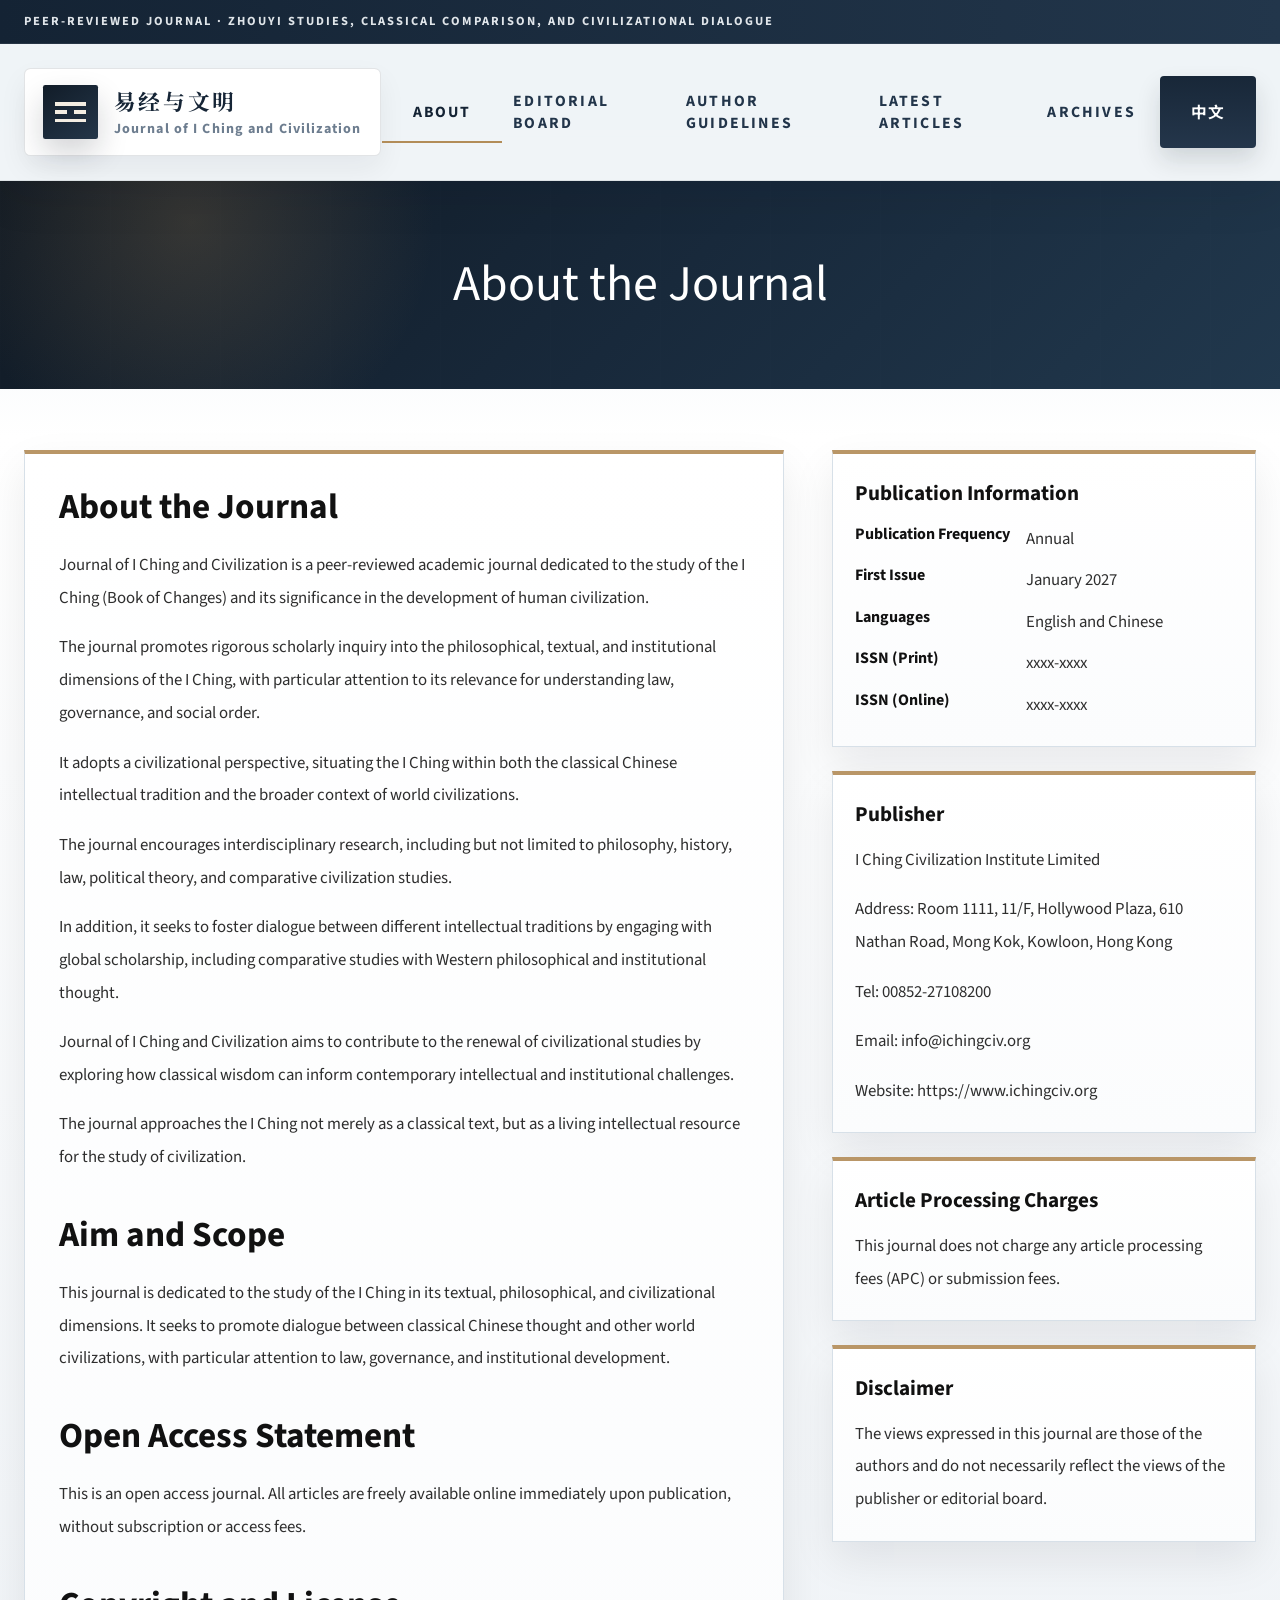
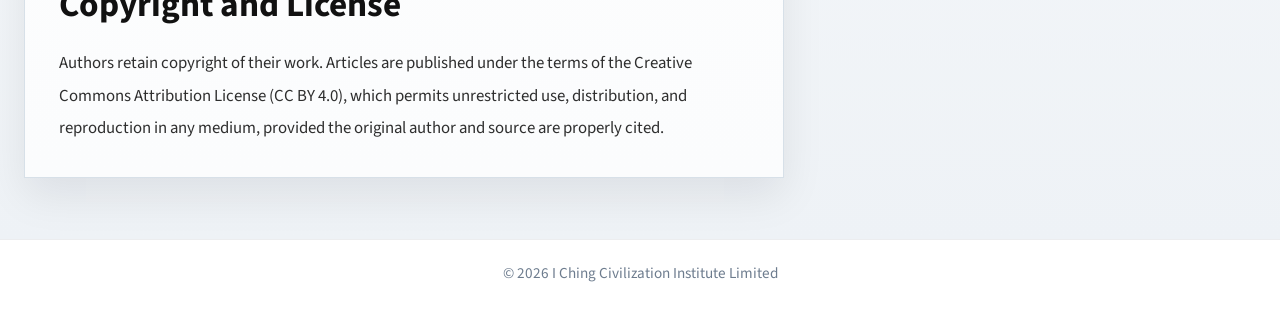
==== commit 420e18c2: "change all" ====
--- a/index.html
+++ b/index.html
@@ -179,11 +179,18 @@
                 <span class="lang-en">I Ching Civilization Institute Limited</span>
               </p>
               <p>
+                <span class="lang-zh">地址：</span>
+                <span class="lang-en">Address: </span>
                 <span class="lang-zh">香港九龙旺角弥敦道610号荷李活商业中心11楼1111室</span>
                 <span class="lang-en">Room 1111, 11/F, Hollywood Plaza, 610 Nathan Road, Mong Kok, Kowloon, Hong Kong</span>
               </p>
               <p>
-                <span class="lang-zh">电子邮箱：</span>
+                <span class="lang-zh">电话：</span>
+                <span class="lang-en">Tel: </span>
+                <span>00852-27108200</span>
+              </p>
+              <p>
+                <span class="lang-zh">电邮：</span>
                 <span class="lang-en">Email: </span>
                 <a href="mailto:info@ichingciv.org">info@ichingciv.org</a>
               </p>
@@ -225,7 +232,7 @@
       <div class="container">
         <p class="footer-line">
           <span class="lang-zh">© 2027 易经文明研究院</span>
-          <span class="lang-en">© 2027 I Ching Civilization Institute Limited</span>
+          <span class="lang-en">© 2026 I Ching Civilization Institute Limited</span>
         </p>
       </div>
     </footer>
--- a/site.css
+++ b/site.css
@@ -618,7 +618,7 @@
 }
 
 .guideline-grid {
-  grid-template-columns: repeat(2, minmax(0, 1fr));
+  grid-template-columns: repeat(3, minmax(0, 1fr));
 }
 
 .content-card,
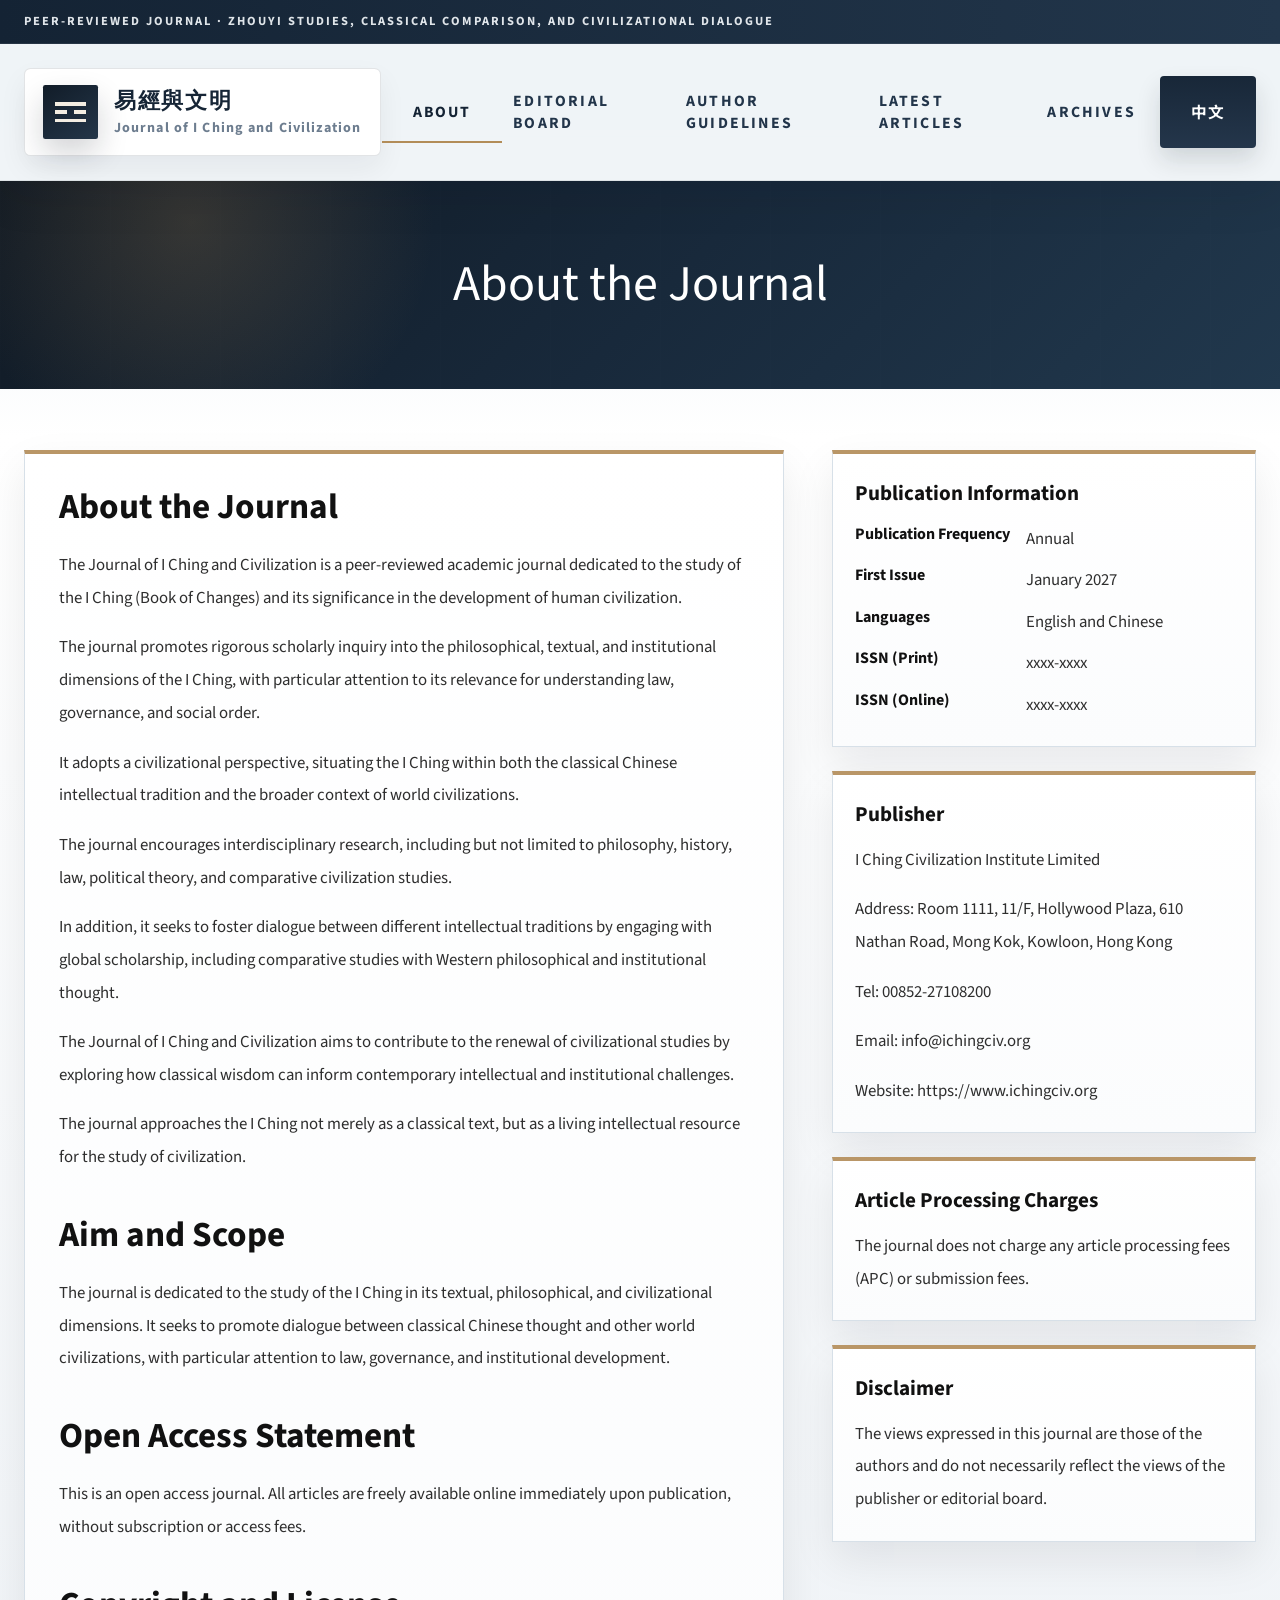
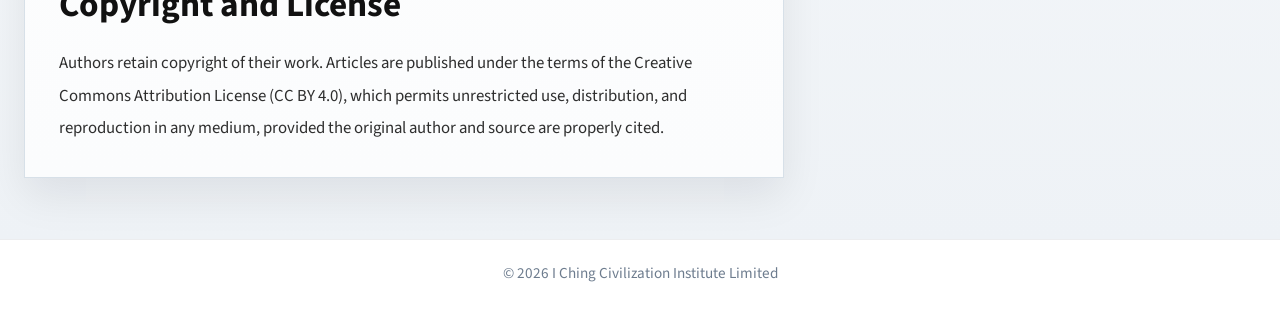
==== commit 1a30b2a3: "change all" ====
--- a/index.html
+++ b/index.html
@@ -19,7 +19,7 @@
       href="https://fonts.googleapis.com/css2?family=Cormorant+Garamond:wght@500;600;700&family=Noto+Sans+SC:wght@400;500;700&family=Noto+Serif+SC:wght@500;600;700&family=Source+Sans+3:wght@400;500;600;700&display=swap"
       rel="stylesheet"
     />
-    <link rel="stylesheet" href="site.css?v=20260418-1" />
+    <link rel="stylesheet" href="site.css?v=20260419-1" />
   </head>
   <body
     data-title-zh="期刊简介 | 易经与文明"
@@ -40,7 +40,7 @@
             <span></span>
           </span>
           <span class="brand-copy">
-            <span class="brand-title-fixed">易经与文明</span>
+            <span class="brand-title-fixed">易經與文明</span>
             <span class="brand-subtitle">Journal of I Ching and Civilization</span>
           </span>
         </a>
@@ -94,7 +94,7 @@
             </h2>
             <p>
               <span class="lang-zh">《易经与文明》是一份同行评议学术期刊，致力于研究《周易》及其在文明发展中的思想意义。</span>
-              <span class="lang-en">Journal of I Ching and Civilization is a peer-reviewed academic journal dedicated to the study of the I Ching (Book of Changes) and its significance in the development of human civilization.</span>
+              <span class="lang-en">The Journal of I Ching and Civilization is a peer-reviewed academic journal dedicated to the study of the I Ching (Book of Changes) and its significance in the development of human civilization.</span>
             </p>
             <p>
               <span class="lang-zh">本刊关注《周易》的哲学、文本与制度维度，尤其重视其在法律、治理与社会秩序中的理论价值。</span>
@@ -114,7 +114,7 @@
             </p>
             <p>
               <span class="lang-zh">本刊旨在通过对经典思想的深入研究，推动文明研究的深化，并探索其对当代制度与思想问题的启示。</span>
-              <span class="lang-en">Journal of I Ching and Civilization aims to contribute to the renewal of civilizational studies by exploring how classical wisdom can inform contemporary intellectual and institutional challenges.</span>
+              <span class="lang-en">The Journal of I Ching and Civilization aims to contribute to the renewal of civilizational studies by exploring how classical wisdom can inform contemporary intellectual and institutional challenges.</span>
             </p>
             <p>
               <span class="lang-zh">本刊将《周易》不仅视为一部经典文本，也视为理解文明问题的活的思想资源。</span>
@@ -127,7 +127,7 @@
             </h2>
             <p>
               <span class="lang-zh">本刊致力于从文本、哲学与文明维度研究《周易》，推动中国古典思想与其他世界文明之间的学术对话，特别关注法律、治理与制度发展问题。</span>
-              <span class="lang-en">This journal is dedicated to the study of the I Ching in its textual, philosophical, and civilizational dimensions. It seeks to promote dialogue between classical Chinese thought and other world civilizations, with particular attention to law, governance, and institutional development.</span>
+              <span class="lang-en">The journal is dedicated to the study of the I Ching in its textual, philosophical, and civilizational dimensions. It seeks to promote dialogue between classical Chinese thought and other world civilizations, with particular attention to law, governance, and institutional development.</span>
             </p>
 
             <h2>
@@ -208,7 +208,7 @@
               </h3>
               <p>
                 <span class="lang-zh">本刊不收取任何文章处理费用（APC）或投稿费用。</span>
-                <span class="lang-en">This journal does not charge any article processing fees (APC) or submission fees.</span>
+                <span class="lang-en">The journal does not charge any article processing fees (APC) or submission fees.</span>
               </p>
             </section>
 
@@ -231,12 +231,12 @@
     <footer class="footer">
       <div class="container">
         <p class="footer-line">
-          <span class="lang-zh">© 2027 易经文明研究院</span>
+          <span class="lang-zh">© 2026 易经文明研究院</span>
           <span class="lang-en">© 2026 I Ching Civilization Institute Limited</span>
         </p>
       </div>
     </footer>
 
-    <script src="site.js?v=20260418-2"></script>
+    <script src="site.js?v=20260419-1"></script>
   </body>
 </html>
--- a/site.css
+++ b/site.css
@@ -930,6 +930,138 @@
   gap: 1rem;
 }
 
+.archive-directory-shell {
+  display: grid;
+  gap: 1rem;
+  margin-top: 2rem;
+}
+
+.archive-directory-head {
+  display: flex;
+  align-items: flex-end;
+  justify-content: space-between;
+  gap: 1.6rem;
+}
+
+.archive-directory-title {
+  margin: 0.65rem 0 0;
+  color: var(--navy);
+  font-family: var(--font-serif);
+  font-size: clamp(2rem, 3vw, 2.8rem);
+  line-height: 0.96;
+}
+
+.archive-directory-copy {
+  max-width: 42rem;
+  margin: 0;
+  color: var(--muted);
+  font-size: 0.98rem;
+  line-height: 1.78;
+}
+
+.archive-directory {
+  display: grid;
+  gap: 1rem;
+}
+
+.archive-entry {
+  display: grid;
+  grid-template-columns: 4.8rem minmax(0, 1fr);
+  gap: 1.35rem;
+  padding: 1.6rem 1.7rem;
+  border: 1px solid var(--line);
+  background: linear-gradient(180deg, #ffffff 0%, #fbfcfd 100%);
+  box-shadow: var(--shadow-soft);
+}
+
+.archive-entry-empty {
+  grid-template-columns: minmax(0, 1fr);
+}
+
+.archive-entry-number {
+  display: inline-flex;
+  align-items: center;
+  justify-content: center;
+  width: 4.8rem;
+  min-height: 4.8rem;
+  border: 1px solid rgba(178, 139, 87, 0.22);
+  background: rgba(178, 139, 87, 0.1);
+  color: var(--accent-strong);
+  font-size: 1.18rem;
+  font-weight: 700;
+  letter-spacing: 0.18em;
+  text-transform: uppercase;
+}
+
+.archive-entry-body {
+  display: grid;
+  gap: 0.95rem;
+  min-width: 0;
+}
+
+.archive-entry-head {
+  display: flex;
+  align-items: flex-start;
+  justify-content: space-between;
+  gap: 1rem;
+}
+
+.archive-entry-meta,
+.archive-entry-author,
+.archive-entry-date,
+.archive-entry-summary {
+  margin: 0;
+}
+
+.archive-entry-meta {
+  color: var(--accent-strong);
+  font-size: 0.78rem;
+  font-weight: 700;
+  letter-spacing: 0.14em;
+  text-transform: uppercase;
+}
+
+.archive-entry-title {
+  margin: 0.45rem 0 0;
+  color: var(--navy);
+  font-family: var(--font-serif);
+  font-size: 1.85rem;
+  line-height: 1.02;
+}
+
+.archive-entry-author,
+.archive-entry-date {
+  color: var(--muted);
+  font-size: 0.98rem;
+  line-height: 1.65;
+}
+
+.archive-entry-author {
+  margin-top: 0.55rem;
+  font-weight: 600;
+}
+
+.archive-entry-date {
+  margin-top: 0.2rem;
+}
+
+.archive-entry-summary {
+  color: var(--ink);
+  line-height: 1.78;
+}
+
+.archive-entry-actions {
+  display: flex;
+  flex-wrap: wrap;
+  justify-content: flex-end;
+  gap: 0.75rem;
+  min-width: 14rem;
+}
+
+.archive-status {
+  margin: 0;
+}
+
 .archive-year {
   display: inline-flex;
   align-items: center;
@@ -1051,10 +1183,33 @@
   }
 
   .section-head,
+  .archive-directory-head,
   .footer-grid,
   .form-foot {
     flex-direction: column;
     align-items: flex-start;
+  }
+
+  .archive-entry {
+    grid-template-columns: 1fr;
+  }
+
+  .archive-entry-number {
+    width: 4.2rem;
+    min-height: 3.2rem;
+  }
+
+  .archive-entry-head,
+  .archive-entry-actions {
+    min-width: 0;
+  }
+
+  .archive-entry-head {
+    flex-direction: column;
+  }
+
+  .archive-entry-actions {
+    justify-content: flex-start;
   }
 }
 
@@ -1181,10 +1336,10 @@
 .brand-title-fixed {
   margin: 0;
   color: #162536;
-  font-family: var(--font-serif);
+  font-family: "Kaiti SC", "STKaiti", "KaiTi", "BiauKai", serif;
   font-size: clamp(1.35rem, 1.7vw, 1.75rem);
-  font-weight: 700;
-  letter-spacing: 0.12em;
+  font-weight: 600;
+  letter-spacing: 0.08em;
 }
 
 .brand-subtitle {
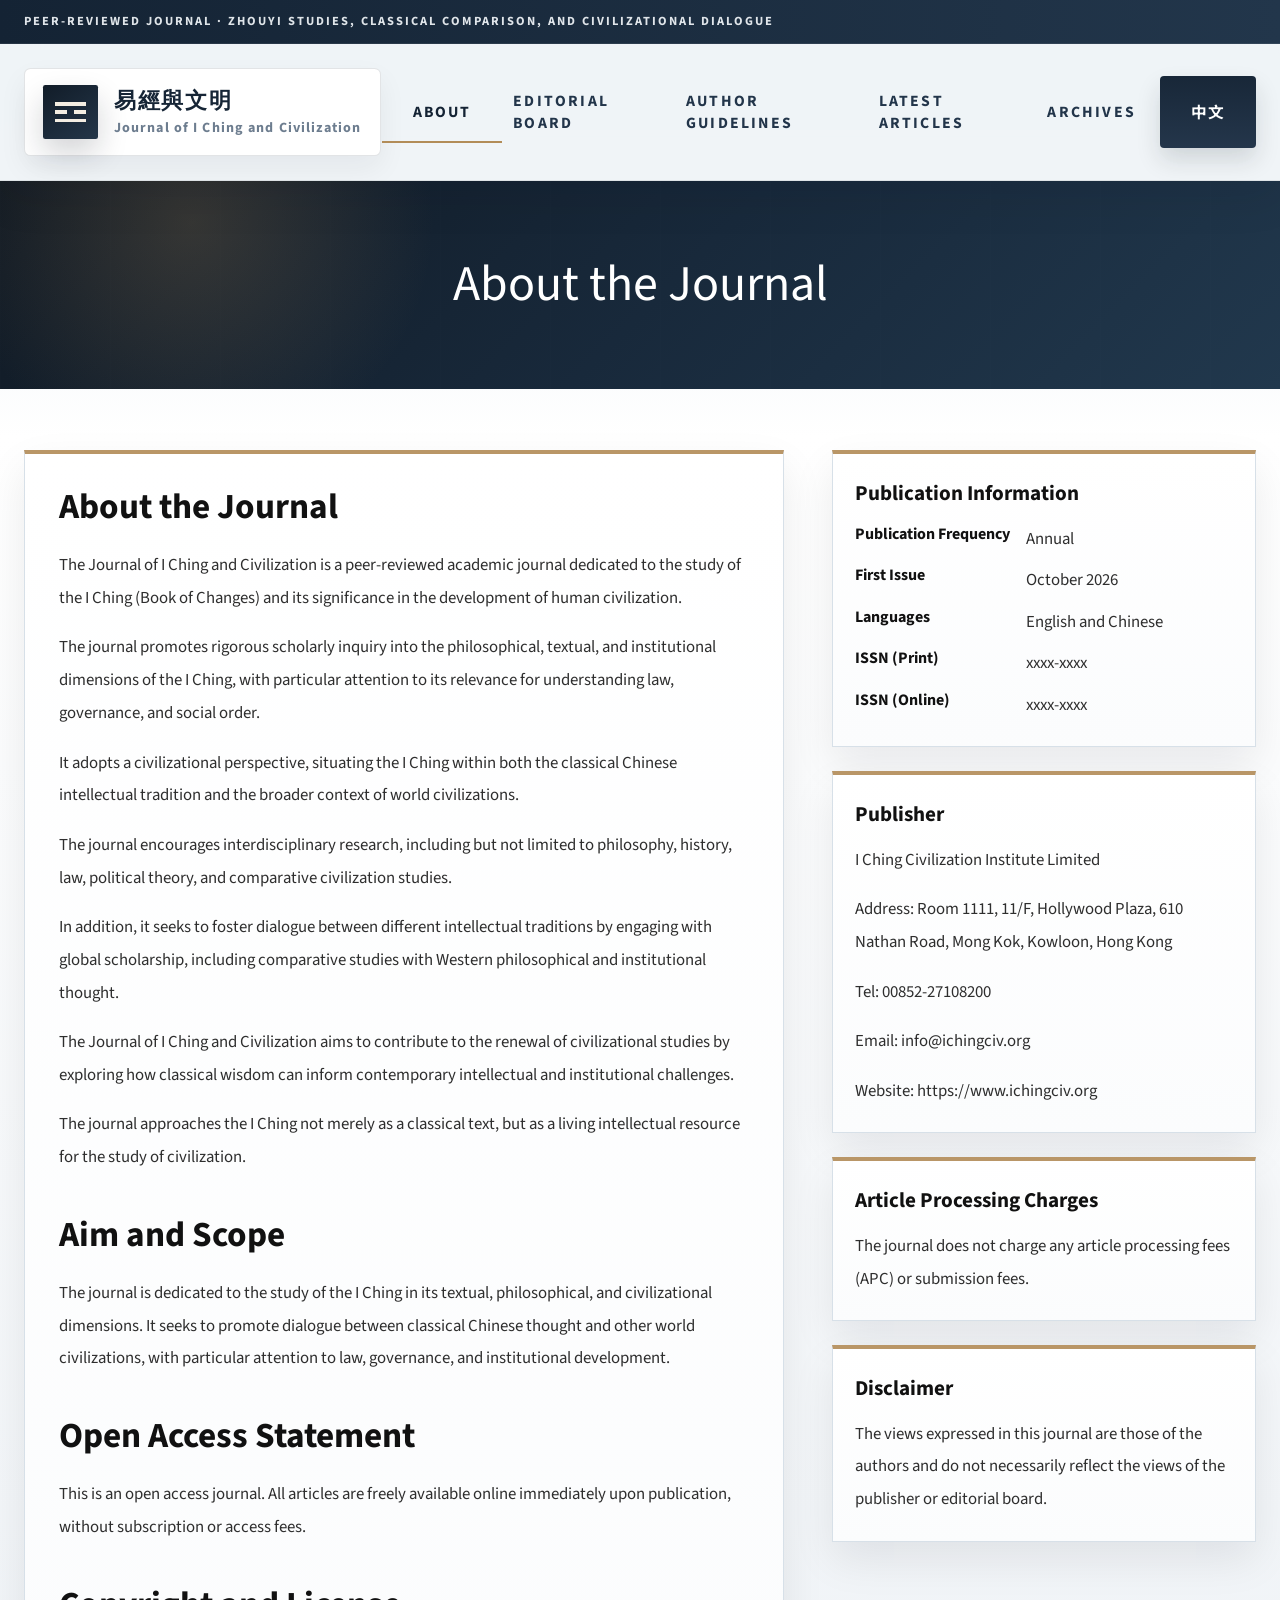
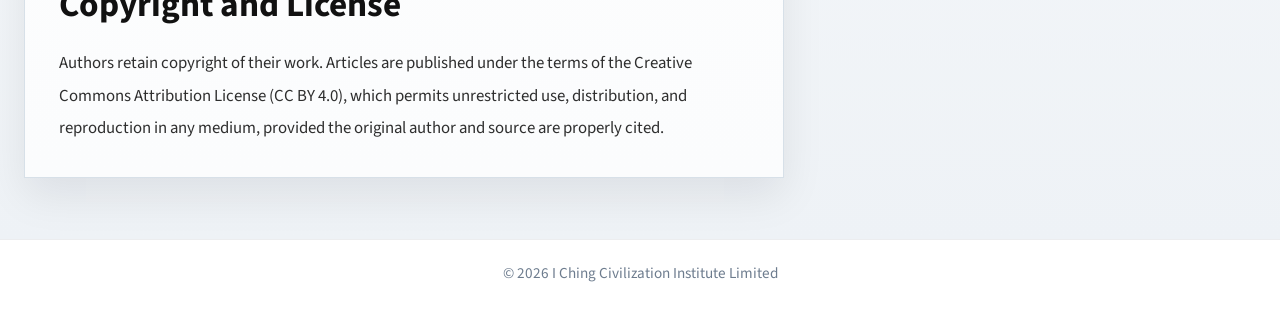
==== commit 6b930652: "change all" ====
--- a/index.html
+++ b/index.html
@@ -159,7 +159,7 @@
                 <dt><span class="lang-zh">出版频率</span><span class="lang-en">Publication Frequency</span></dt>
                 <dd><span class="lang-zh">年刊</span><span class="lang-en">Annual</span></dd>
                 <dt><span class="lang-zh">创刊时间</span><span class="lang-en">First Issue</span></dt>
-                <dd><span class="lang-zh">2027年1月</span><span class="lang-en">January 2027</span></dd>
+                <dd><span class="lang-zh">2026年10月</span><span class="lang-en">October 2026</span></dd>
                 <dt><span class="lang-zh">语言</span><span class="lang-en">Languages</span></dt>
                 <dd><span class="lang-zh">英文与中文</span><span class="lang-en">English and Chinese</span></dd>
                 <dt><span class="lang-zh">国际标准连续出版物号（印刷版）</span><span class="lang-en">ISSN (Print)</span></dt>
@@ -237,6 +237,6 @@
       </div>
     </footer>
 
-    <script src="site.js?v=20260419-1"></script>
+    <script src="site.js?v=20260419-2"></script>
   </body>
 </html>
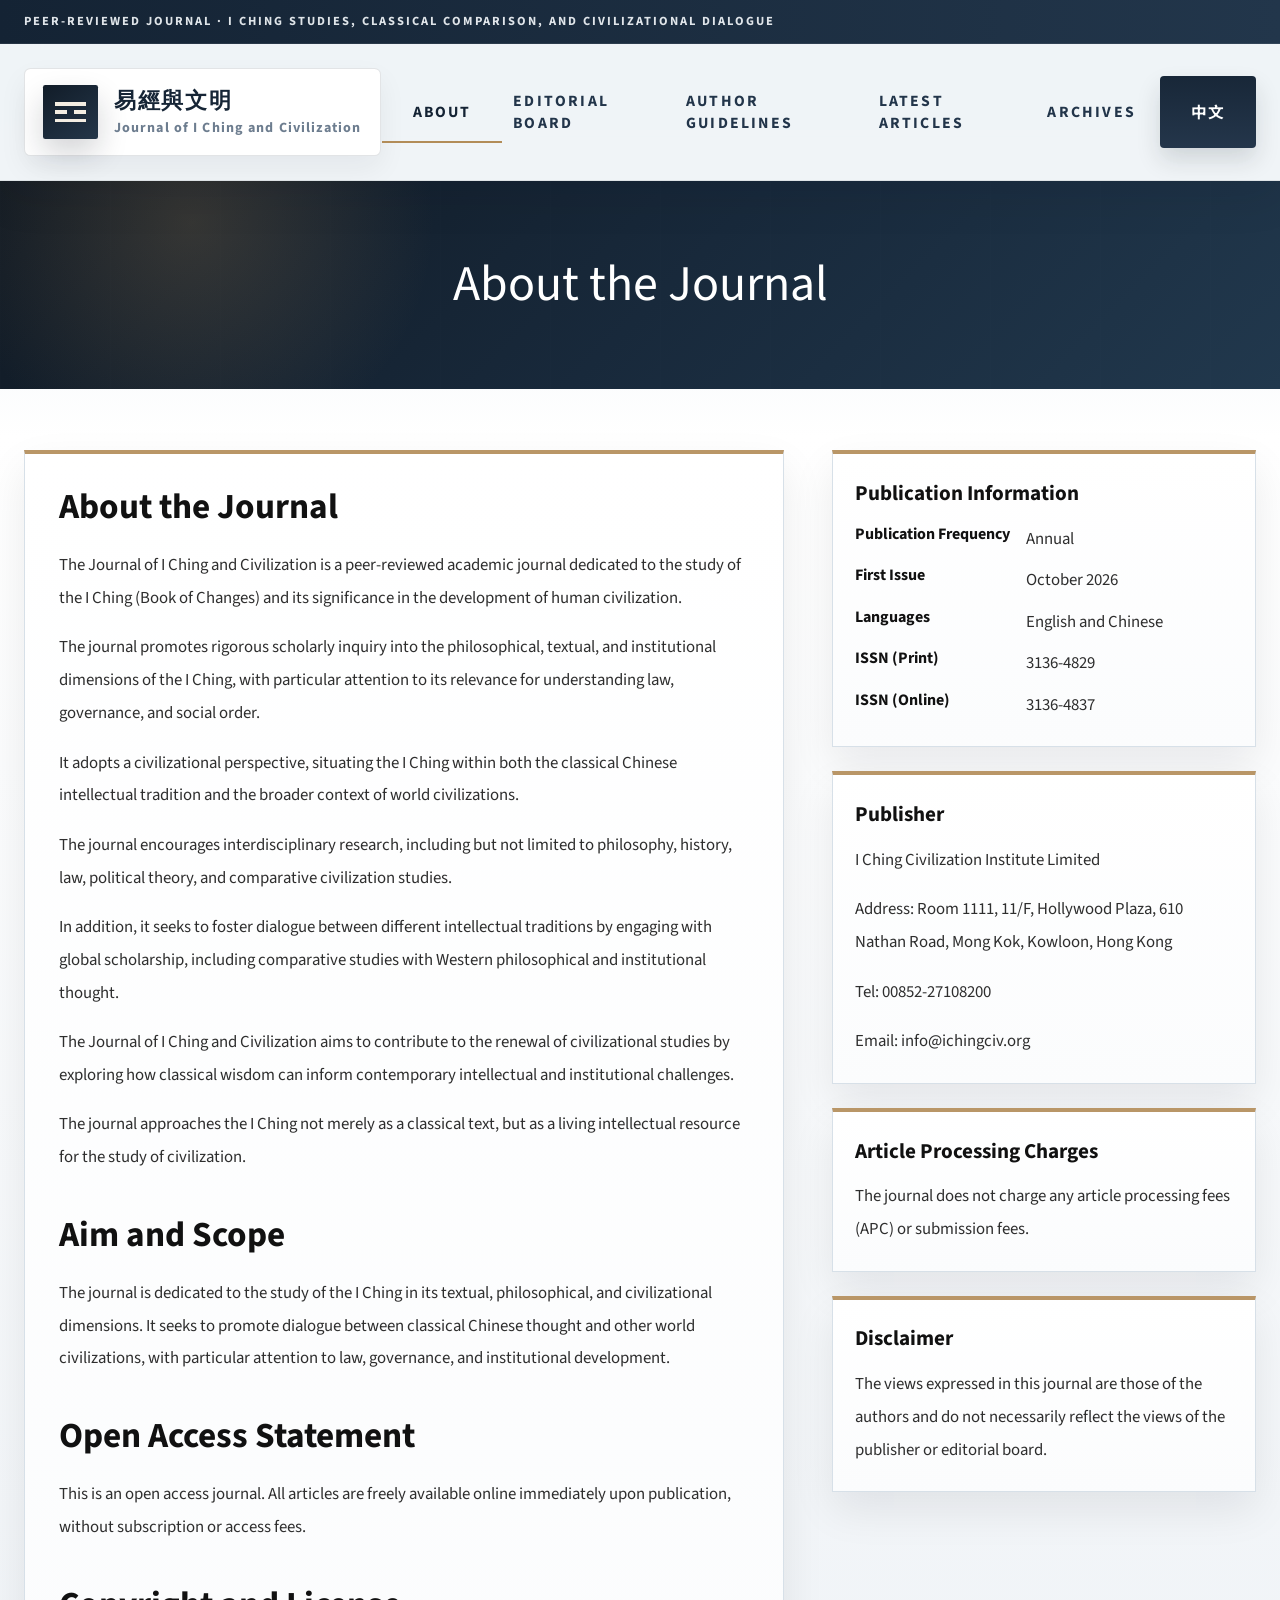
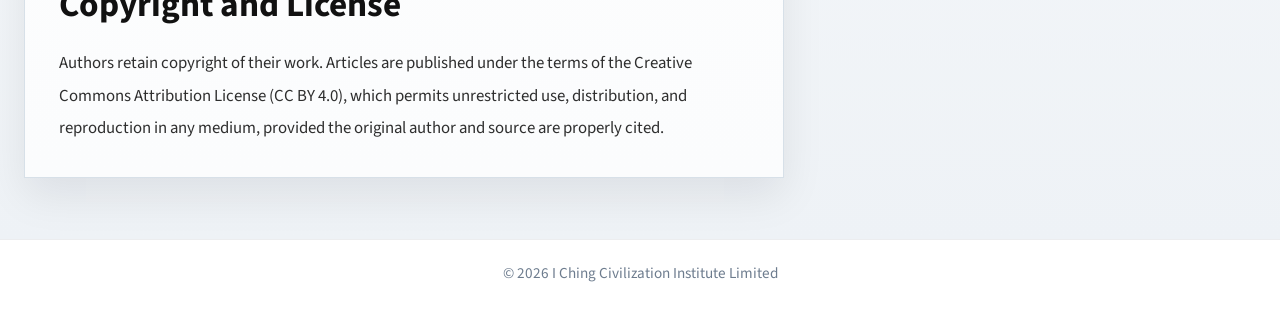
==== commit 155d1f27: "Update journal content and fix responsive navigation" ====
--- a/index.html
+++ b/index.html
@@ -19,7 +19,7 @@
       href="https://fonts.googleapis.com/css2?family=Cormorant+Garamond:wght@500;600;700&family=Noto+Sans+SC:wght@400;500;700&family=Noto+Serif+SC:wght@500;600;700&family=Source+Sans+3:wght@400;500;600;700&display=swap"
       rel="stylesheet"
     />
-    <link rel="stylesheet" href="site.css?v=20260419-1" />
+    <link rel="stylesheet" href="site.css?v=20261104-2" />
   </head>
   <body
     data-title-zh="期刊简介 | 易经与文明"
@@ -28,8 +28,8 @@
     <header class="site-header">
       <div class="topline">
         <div class="container">
-          <span class="lang-zh">同行評審學術期刊 · 周易研究、經典互證與文明比較</span>
-          <span class="lang-en">Peer-reviewed journal · Zhouyi studies, classical comparison, and civilizational dialogue</span>
+          <span class="lang-zh">同行評審學術期刊 · 易学研究、經典互證與文明比較</span>
+          <span class="lang-en">Peer-reviewed journal · I Ching studies, classical comparison, and civilizational dialogue</span>
         </div>
       </div>
       <div class="container nav-wrap">
@@ -163,9 +163,9 @@
                 <dt><span class="lang-zh">语言</span><span class="lang-en">Languages</span></dt>
                 <dd><span class="lang-zh">英文与中文</span><span class="lang-en">English and Chinese</span></dd>
                 <dt><span class="lang-zh">国际标准连续出版物号（印刷版）</span><span class="lang-en">ISSN (Print)</span></dt>
-                <dd>xxxx-xxxx</dd>
+                <dd>3136-4829</dd>
                 <dt><span class="lang-zh">国际标准连续出版物号（网络版）</span><span class="lang-en">ISSN (Online)</span></dt>
-                <dd>xxxx-xxxx</dd>
+                <dd>3136-4837</dd>
               </dl>
             </section>
 
@@ -193,11 +193,6 @@
                 <span class="lang-zh">电邮：</span>
                 <span class="lang-en">Email: </span>
                 <a href="mailto:info@ichingciv.org">info@ichingciv.org</a>
-              </p>
-              <p>
-                <span class="lang-zh">网站：</span>
-                <span class="lang-en">Website: </span>
-                <a href="https://www.ichingciv.org" target="_blank" rel="noreferrer">https://www.ichingciv.org</a>
               </p>
             </section>
 
@@ -237,6 +232,6 @@
       </div>
     </footer>
 
-    <script src="site.js?v=20260419-2"></script>
+    <script src="site.js?v=20260420-1"></script>
   </body>
 </html>
--- a/site.css
+++ b/site.css
@@ -1610,6 +1610,64 @@
   justify-content: center;
 }
 
+@media (min-width: 961px) and (max-width: 1180px) {
+  .nav-wrap {
+    grid-template-columns: auto minmax(0, 1fr);
+    gap: 1rem;
+  }
+
+  .brand {
+    gap: 0.75rem;
+    padding: 0.75rem 0.85rem;
+  }
+
+  .brand-mark {
+    flex-shrink: 0;
+    width: 3rem;
+    height: 3rem;
+    padding: 0.6rem;
+  }
+
+  .brand-title-fixed {
+    font-size: 1.35rem;
+  }
+
+  .brand-subtitle {
+    font-size: 0.78rem;
+    letter-spacing: 0.03em;
+    white-space: nowrap;
+  }
+
+  .nav-panel {
+    min-width: 0;
+    gap: 0.75rem;
+  }
+
+  .nav-links {
+    min-width: 0;
+    justify-content: flex-end;
+    gap: 0.75rem;
+  }
+
+  .nav-links a {
+    font-size: 0.88rem;
+    letter-spacing: 0.04em;
+    white-space: nowrap;
+  }
+
+  .nav-links a::after {
+    width: 100%;
+    max-width: 4.5rem;
+  }
+
+  .lang-switch {
+    min-width: 4rem;
+    min-height: 2.75rem;
+    padding: 0 0.75rem;
+    font-size: 0.9rem;
+  }
+}
+
 @media (max-width: 960px) {
   .nav-wrap {
     grid-template-columns: 1fr;
@@ -1618,6 +1676,7 @@
   }
 
   .brand {
+    max-width: 100%;
     padding: 0.6rem 0.75rem;
   }
 
@@ -1635,26 +1694,38 @@
   }
 
   .brand-mark {
+    flex-shrink: 0;
     width: 3.2rem;
     height: 3.2rem;
     padding: 0.65rem;
   }
 
   .nav-panel {
-    grid-template-columns: 1fr;
-    align-items: stretch;
+    position: static;
+    inset: auto;
+    width: 100%;
+    min-width: 0;
+    display: grid;
+    grid-template-columns: minmax(0, 1fr) auto;
+    align-items: center;
     gap: 0.85rem;
+    border-radius: 0;
+    box-shadow: none;
   }
 
   .nav-links {
+    min-width: 0;
+    flex-direction: row;
+    align-items: center;
     justify-content: flex-start;
     flex-wrap: wrap;
-    gap: 1rem 1.5rem;
+    gap: 0.5rem 1rem;
   }
 
   .nav-links a {
     width: auto;
     padding: 0.35rem 0;
+    white-space: nowrap;
     color: #22354a;
     text-transform: uppercase;
     letter-spacing: 0.08em;
@@ -1662,16 +1733,19 @@
 
   .nav-links a::after {
     bottom: -0.3rem;
-    width: 4.5rem;
+    width: 100%;
+    max-width: 4.5rem;
   }
 
   .header-actions {
-    justify-content: flex-start;
+    align-self: start;
+    justify-content: flex-end;
   }
 
   .lang-switch {
-    min-width: 5.2rem;
-    min-height: 3.8rem;
+    min-width: 4rem;
+    min-height: 2.75rem;
+    padding: 0 0.85rem;
   }
 
   .simple-layout,
@@ -1685,6 +1759,15 @@
 }
 
 @media (max-width: 640px) {
+  .nav-links {
+    gap: 0.5rem 0.75rem;
+  }
+
+  .nav-links a {
+    font-size: 0.9rem;
+    letter-spacing: 0.05em;
+  }
+
   .brand-title-fixed {
     font-size: 1.16rem;
   }
